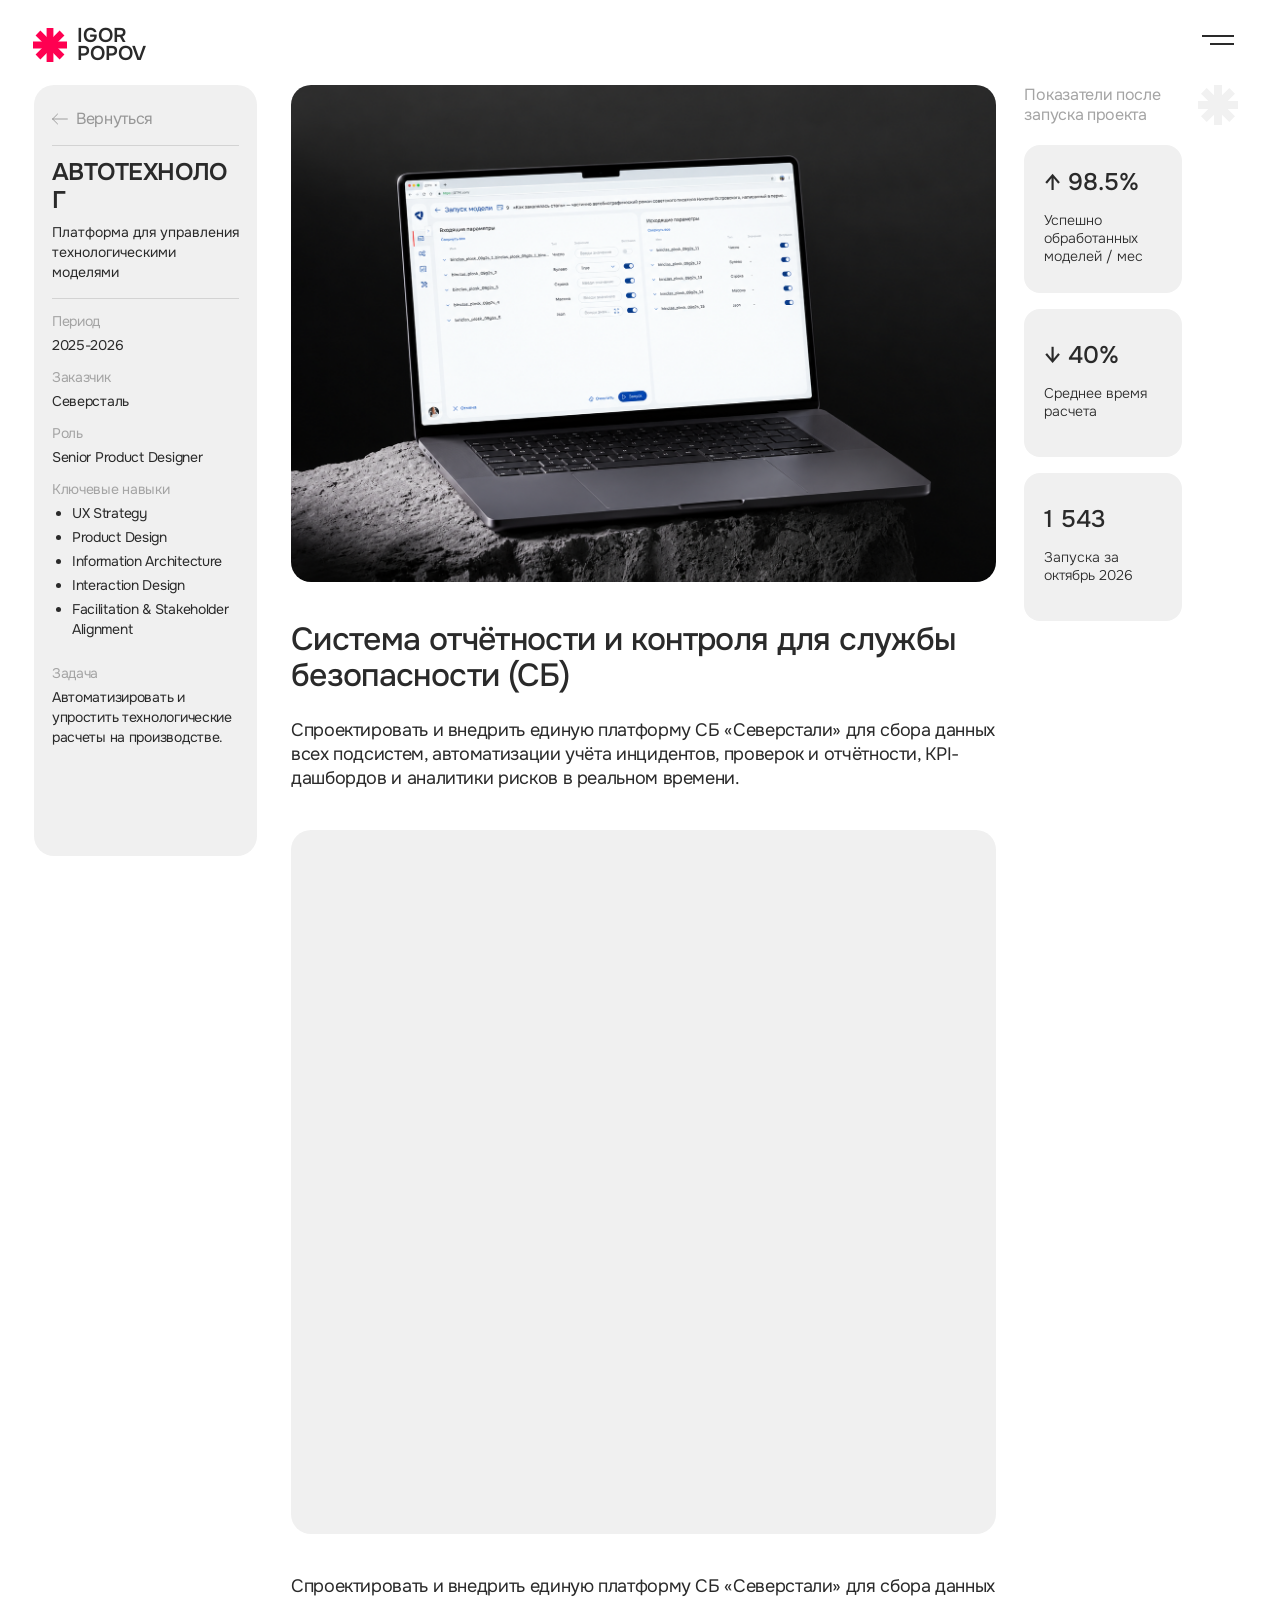
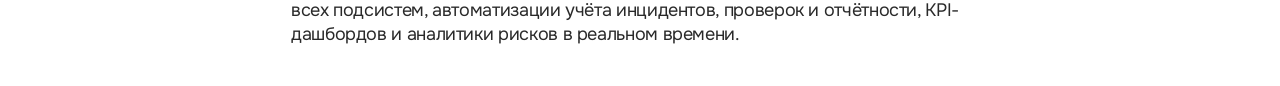
==== case-2.html @ 336bfb64 "Update portfolio content" ====
<!doctype html>
<html lang="ru">
<head>
  <meta charset="utf-8">
  <meta name="viewport" content="width=device-width, initial-scale=1">
  <title>Кейс 2 | Игорь Попов</title>
  <meta name="description" content="Кейс Игоря Попова о системе отчётности и контроля для службы безопасности Северстали">
  <link rel="stylesheet" href="styles/tokens.css?v=5">
  <link rel="stylesheet" href="styles/base.css?v=3">
  <link rel="stylesheet" href="styles/components.css?v=3">
  <link rel="stylesheet" href="styles/sections.css?v=5">
  <link rel="stylesheet" href="styles/portfolio-content.css?v=9">
</head>
<body class="case-page">
  <div class="scroll-progress" role="progressbar" aria-label="Прогресс прокрутки" aria-valuemin="0" aria-valuemax="100" aria-valuenow="0"></div>
  <header class="site-header on-light">
    <a href="index.html#hero" aria-label="На первый экран">
      <span class="site-brand brand-lockup"><img class="brand-lockup__mark" src="assets/img/loader/brand-mark.svg" width="54" height="54" alt=""><span class="brand-lockup__name">IGOR<br>POPOV</span></span>
    </a>
    <button class="menu-toggle menu-toggle--nav" type="button" aria-label="Открыть меню" aria-haspopup="dialog" aria-controls="site-menu" aria-expanded="false"></button>
  </header>
  <dialog id="site-menu" class="site-menu" aria-label="Меню сайта">
    <button class="menu-toggle menu-toggle--nav is-open" type="button" aria-label="Закрыть меню"></button>
    <div class="site-menu__panel">
      <nav class="site-menu__links" aria-label="Разделы портфолио">
        <a href="index.html#hero">Обо мне</a>
        <a href="index.html#expertise">Экспертиза</a>
        <a href="index.html#professional-experience">Опыт</a>
        <a href="index.html#projects-intro">Мои проекты</a>
        <a href="index.html#client-recommendations">Клиенты</a>
        <a href="index.html#section-5">Контакты</a>
      </nav>
    </div>
  </dialog>
  <main class="case-layout">
    <div class="case-columns">
      <div class="case-sidebar" tabindex="0">
        <a class="case-back" href="index.html#projects-intro">
          <svg class="case-back__arrow" width="16" height="12" viewBox="0 0 26 18" fill="none" aria-hidden="true"><path d="M25 9H1m0 0 8-8M1 9l8 8" stroke="currentColor" stroke-width="1.5" stroke-linecap="round" stroke-linejoin="round"/></svg>
          Вернуться
        </a>
        <aside class="case-facts" aria-labelledby="case-title">
        <h1 id="case-title" class="case-title">ЕИС СОБ</h1>
        <p class="case-subtitle">Единая информационная система отчётности для службы безопасности</p>
        <dl class="case-facts__list">
          <div><dt>Период</dt><dd>2024-2025</dd></div>
          <div><dt>Заказчик</dt><dd>Северсталь</dd></div>
          <div><dt>Роль</dt><dd lang="en">Senior Product Designer</dd></div>
          <div><dt>Ключевые навыки</dt><dd>
            <ul class="case-skills" lang="en">
              <li>UX Strategy</li>
              <li>Product Design</li>
              <li>Information Architecture</li>
              <li>Interaction Design</li>
              <li>Facilitation &amp; Stakeholder Alignment</li>
            </ul>
          </dd></div>
          <div><dt>Команда</dt><dd lang="en">Senior Product Designer</dd></div>
          <div><dt>Задача</dt><dd>Сделать сложный инструмент отчётности для СБ простым, масштабируемым и удобным в ежедневной работе</dd></div>
        </dl>
        </aside>
      </div>
      <article class="case-story" aria-labelledby="case-story-title">
        <figure class="case-photo">
          <img src="assets/img/projects/showcase-laptop.png" width="1448" height="1086" alt="Ноутбук с интерфейсом платформы">
        </figure>
        <div class="case-story__intro">
          <h2 id="case-story-title" class="showcase__case-title">Система отчётности и контроля для службы безопасности (СБ)</h2>
          <p class="case-story__text">Спроектировать и внедрить единую платформу СБ «Северстали» для сбора данных всех подсистем, автоматизации учёта инцидентов, проверок и отчётности, KPI-дашбордов и аналитики рисков в реальном времени.</p>
        </div>
        <div class="case-story__placeholder" role="presentation"></div>
        <p class="case-story__text">Спроектировать и внедрить единую платформу СБ «Северстали» для сбора данных всех подсистем, автоматизации учёта инцидентов, проверок и отчётности, KPI-дашбордов и аналитики рисков в реальном времени.</p>
      </article>
      <div class="case-rail">
        <aside class="case-results" aria-labelledby="case-results-title">
          <h2 class="case-results__title" id="case-results-title">Показатели после запуска проекта (1 год)</h2>
          <dl class="case-results__grid">
            <div><dt>Расхождение СКУД и табеля</dt><dd>↓ 67%</dd></div>
            <div><dt>Среднее время обработки инцидента</dt><dd>↓ 30%</dd></div>
            <div><dt>Срок закрытия служебной проверки</dt><dd>↓ 45%</dd></div>
          </dl>
        </aside>
        <span class="case-mark" role="presentation"></span>
      </div>
    </div>
  </main>
  <script src="data/portfolio-content.js?v=636b320e5ced"></script>
  <script src="js/portfolio-content.js?v=8" data-apply></script>
  <script type="module" src="js/case-page.js?v=3"></script>
</body>
</html>
---- styles/tokens.css ----
/* Токены. Единственное место в проекте, где допустимы сырые значения.
   Имена = имена в docs/design-system.md → Токены. Значения ставятся на этапе 3 (после выбора направления);
   до этого здесь нейтральная схема, чтобы каркас открывался. Новое значение – сначала сюда и в базу, потом в правило. */
@font-face {
  font-family: "Onest";
  src: url("../assets/type/Onest-VariableFont_wght.ttf") format("truetype");
  font-weight: 100 900;
  font-style: normal;
  font-display: swap;
}
@font-face {
  font-family: "IBM Plex Mono";
  src: url("../assets/type/IBMPlexMono-Bold.ttf") format("truetype");
  font-weight: 700;
  font-style: normal;
  font-display: swap;
}

:root {
  --font-hero-side: "Onest", Arial, sans-serif;
  /* Цвет: один акцент на весь сайт, нейтральные с оттенком – решение, не дефолт */
  --color-bg-page: #ffffff;
  --color-bg-sheet: #f4f4f2;
  --color-bg-dark: #0a0b0f;
  --hero-underlay: var(--color-bg-page);
  --color-bg-elevated: #1a1a1a;
  --color-fg: #111111;
  --color-fg-muted: #6b6b6b;
  --color-fg-on-dark: #ffffff;
  --color-fg-muted-on-dark: #9a9a9a;
  --color-accent: #111111;
  --color-line: rgba(0, 0, 0, 0.12);

  /* Типографика: пара display + text выбирается под проект (TASTE.md §3), не Inter по умолчанию */
  --font-display: system-ui, sans-serif;
  --font-text: system-ui, sans-serif;

  /* Шкала кеглей: классы в base.css ссылаются только сюда */
  --fs-display-xl: clamp(3rem, 8vw, 8.5rem);
  --fs-display-l: clamp(2.5rem, 5.5vw, 5.5rem);
  --fs-display-s: clamp(2rem, 3.4vw, 3.4rem);
  --fs-title-m: 1.5rem;
  --experience-surface: #0a0b0f;
  --experience-rule: #292a30;
  --experience-rule-height: 1px;
  --experience-tile: #121419;
  --experience-muted: #666669;
  --experience-inset-start: 3.2vw;
  --section-inset-end: 3%;
  --experience-inset-end: var(--section-inset-end);
  --experience-preview-size: 180px;
  --experience-preview-edge: 16px;
  --experience-preview-offset: 14px;
  --experience-preview-follow: .16;
  --experience-preview-duration: 300ms;
  --experience-preview-delay: 80ms;
  --experience-preview-start-scale: .94;
  --cursor-icon: url("../assets/img/hero/kursor-17.svg") 8 8, auto;
  --cursor-dot-size: 6px;
  --cursor-ring-size: 30px;
  --cursor-ring-hover-size: 48px;
  --cursor-ring-border: 1px;
  --cursor-color: #ffffff;
  --cursor-follow: .18;
  --cursor-transition: 180ms;
  --z-cursor: 100;
  --experience-padding-top: 100px;
  --experience-padding-bottom: 100px;
  --experience-label-gap: 40px;
  --experience-main-width: 62.5%;
  --experience-period-width: 184px;
  --experience-role-width: 226px;
  --experience-column-gap: 20px;
  --experience-company-weight: 500;
  --experience-row-gap: 40px;
  --experience-row-bottom: 40px;
  --experience-clients-gap: 100px;
  --experience-logos-gap: 66px;
  --experience-title: 400 24px/28px var(--font-hero-side);
  --experience-text: 400 20px/28px var(--font-hero-side);
  --experience-note-size: 16px;
  --experience-note-leading: 20px;
  --skills-surface: #ffffff;
  --skills-ink: #2a2a2a;
  --skills-card-surface: #f2f2f2;
  --skills-card-ink: #000000;
  --skills-card-accent: #ff0051;
  --skills-inset-start: var(--hero-design-inset);
  --skills-inset-end: var(--section-inset-end);
  --skills-padding-top: 240px;
  --skills-padding-bottom: 240px;
  --skills-heading-type: 400 64px/75px "Onest", Arial, sans-serif;
  --skills-heading-tracking: -1.28px;
  --skills-lead-type: 400 20px/26px "Onest", Arial, sans-serif;
  --skills-lead-tracking: -0.4px;
  --skills-lead-width: 783px;
  --skills-heading-gap: 54px;
  --skills-cards-gap-top: 72px;
  --skills-card-gap: 20px;
  --skills-card-height: 380px;
  --skills-card-padding: 30px;
  --skills-card-padding-compact: var(--space-24);
  --skills-card-radius: 20px;
  --skills-card-top-space: 202px;
  --skills-card-title-row: 38px;
  --skills-card-copy-gap: 20px;
  --skills-card-title-type: 400 clamp(20px, 1.44vw, 24px)/38px "Onest", Arial, sans-serif;
  --skills-card-title-type-compact: 400 clamp(18px, 1.44vw, 20px)/38px "Onest", Arial, sans-serif;
  --skills-card-title-tracking: -0.48px;
  --skills-card-description-type: 400 16px/20px "Onest", Arial, sans-serif;
  --skills-card-description-tracking: -0.32px;
  --skills-card-description-width: 230px;
  --skills-mark-gap: 8px;
  --skills-mark-size: 20px;
  --skills-type-duration: 1000ms;
  --skills-trigger-viewport: .85;
  --skills-card-duration: 1s;
  --skills-card-stagger: 240ms;
  --skills-wave-duration: 480ms;
  --skills-wave-shift: 50%;
  --hero-expertise-chip-stagger: 180ms;
  --skills-entrance-shift: 32px;
  --career-entrance-blur: 12px;
  --career-start: 2.24%;
  --career-end: var(--section-inset-end);
  --career-heading: 400 clamp(32px, 3.333vw, 64px)/1.172 var(--font-hero-side);
  --career-tracking: -.02em;
  --career-heading-top: clamp(8px, .573vw, 11px);
  --career-heading-gap: clamp(24px, 3.646vw, 70px);
  --career-bottom: clamp(28px, 1.98vw, 38px);
  --career-stage-radius: min(1.042vw, 20px);
  --career-card-radius: var(--career-stage-radius);
  --career-card-width: 15.18cqw;
  --career-card-height: 16.40cqw;
  --career-card-gap: 2.216cqw;
  --career-card-padding: 1.108cqw;
  --career-card-name-gap: .554cqw;
  --career-note-offset: 8.144cqw;
  --career-card-type: 300 .886cqw/1.125 var(--font-hero-side);
  --career-name-type: 300 1.773cqw/1.125 var(--font-hero-side);
  --career-note-type: 300 .776cqw/1.143 var(--font-hero-side);
  --career-card-shade: rgb(41 38 46 / .5);
  --career-muted: rgb(255 255 255 / .3);
  --career-studio-shade: #29262e;
  --career-background-trim: 100px;
  --career-marker-width: 1.108cqw;
  --career-arrow-width: 7.701cqw;
  --career-accent-marker-shift: .886cqw;
  --career-first-offset: 4.321cqw;
  --career-entrance-shift: 2.8cqw;
  --career-motion-duration: 720ms;
  --career-step-distance: 45svh;
  --career-compact-stage: clamp(360px, 72svh, 450px);
  --proof-start: var(--hero-design-inset);
  --proof-end: var(--section-inset-end);
  --proof-section-padding: clamp(0px, calc(9.375vw - 100px), 80px);
  --proof-bottom: 100px;
  --tools-ink: #2a2a2a;
  --tools-surface: #f1f1f1;
  --tools-logo-gray: 64.7%;
  --tools-claude-surface: #afafaf;
  --tools-jira-surface: #a5a5a5;
  --tools-top: clamp(100px, 8.8vw, 168px);
  --tools-bottom: clamp(0px, calc(12.2vw - 100px), 132px);
  --tools-header-gap: clamp(28px, 4.4vw, 84px);
  --tools-grid-gap: clamp(10px, 1.04vw, 20px);
  --tools-tile-radius: 20px;
  --tools-description-width: 620px;
  --tools-icon: clamp(36px, 3.34vw, 64px);
  --tools-icon-figma: clamp(42px, 4.06vw, 78px);
  --tools-icon-openai: clamp(42px, 3.95vw, 76px);
  --tools-icon-deepseek: clamp(44px, 4.17vw, 80px);
  --tools-badge-size: clamp(40px, 3.54vw, 68px);
  --tools-badge-radius: clamp(10px, .84vw, 16px);
  --tools-icon-scale: calc(1 / 1.5);
  --proof-columns-gap: min(7.23958vw, 139px);
  --proof-heading-gap: clamp(24px, 4.375vw, 84px);
  --proof-logo-gap: clamp(8px, 1.04167vw, 20px);
  --proof-radius: clamp(10px, 1.04167vw, 20px);
  --proof-logo-muted: 55.68627%; /* #8E8E8E после инверсии чёрного */
  --proof-panel-top: clamp(24px, 2.60417vw, 50px);
  --proof-panel-start: clamp(20px, 4.0625vw, 78px);
  --proof-panel-end: clamp(20px, 2.96875vw, 57px);
  --proof-indicator-size: clamp(16px, 1.04167vw, 20px);
  --proof-progress-track: #d8d8d8;
  --proof-progress-gap: clamp(16px, 1.30208vw, 25px);
  --proof-quote-gap: clamp(24px, 2.23958vw, 43px);
  --proof-quote-inset: clamp(22px, 1.875vw, 36px);
  --proof-quote-type: 400 clamp(18px, 1.25vw, 24px)/1.58333 var(--font-hero-side);
  --proof-author-type: 400 clamp(18px, 1.25vw, 24px)/20px var(--font-hero-side);
  --proof-job-type: 400 clamp(14px, .83333vw, 16px)/20px var(--font-hero-side);
  --proof-mark-type: 700 clamp(30px, 2.5vw, 48px)/1 Georgia, serif;
  --proof-mark-top: -0.1em;
  --proof-quote-rule: #b3b3b3;
  --proof-quote-rule-start: clamp(24px, 1.5625vw, 30px);
  --proof-quote-rule-inset: clamp(6px, .52083vw, 10px);
  --proof-quote-rule-width: clamp(2px, .15625vw, 3px);
  --proof-job: #979797;
  --projects-surface: var(--color-bg-dark);
  --projects-muted: var(--experience-muted);
  --projects-rule: var(--experience-rule);
  --projects-placeholder: var(--experience-tile);
  --projects-inset-start: var(--experience-inset-start);
  --projects-inset-end: var(--experience-inset-end);
  --projects-padding-top: var(--space-128);
  --projects-padding-bottom: var(--space-128);
  --projects-heading: 700 64px/1 "Onest", Arial, sans-serif;
  --projects-title: 600 40px/1.1 "Onest", Arial, sans-serif;
  --projects-meta: 300 16px/1.3 "Onest", Arial, sans-serif;
  --projects-description: 300 24px/1.25 "Onest", Arial, sans-serif;
  --projects-button: 400 16px/1 "Onest", Arial, sans-serif;
  --projects-heading-gap: 10px;
  --projects-heading-bottom: 56px;
  --projects-row-gap: 40px;
  --projects-image-gap: 22px;
  --projects-copy-ratio: 36%;
  --projects-copy-max-share: 45%;
  --projects-copy-expanded: 582px;
  --projects-description-extra: 200px;
  --projects-image-main-ratio: 596fr;
  --projects-image-side-ratio: 335fr;
  --projects-button-width: 209px;
  --projects-button-height: 60px;
  --projects-dialog-width: 720px;
  --projects-dialog-padding: var(--space-32);
  --clients-tile-size: 200px;
  --clients-gap: 20px;
  --client-epam-width: 94px;
  --client-vtb-width: 92px;
  --client-lowes-width: 85px;
  --client-sanofi-width: 151px;
  --client-amway-width: 95px;
  --clients-marquee-duration: 120s;
  --ease-linear: linear;
  --fs-title-xxs: 1rem;
  --fs-body-l: 1.375rem;
  --fs-body-m: 1.125rem;
  --fs-body-s: 0.9375rem;

  --lh-display: 0.95;
  --lh-title: 1.15;
  --lh-body: 1.45;
  --ls-display: -0.02em;
  --ls-body: 0;

  /* Сетка */
  --container: 1280px;
  --columns: 12;
  --gutter: 16px;
  --page-margin: 24px;
  --page-margin-mobile: 16px;

  /* Отступы: шкала, вертикальный ритм секций – --space-section */
  --space-4: 4px;
  --space-8: 8px;
  --space-12: 12px;
  --space-16: 16px;
  --space-20: 20px;
  --space-24: 24px;
  --space-32: 32px;
  --space-40: 40px;
  --space-48: 48px;
  --space-64: 64px;
  --space-96: 96px;
  --space-128: 128px;
  --space-180: 180px;
  --space-section: var(--space-128);
  --space-section-mobile: var(--space-64);

  /* Радиусы: почему такие – одна фраза в базе */
  --radius-s: 4px;
  --radius-m: 12px;
  --radius-l: 20px;
  --radius-pill: 999px;

  /* Движение: см. docs/motion.md */
  --ease-out: cubic-bezier(0.22, 1, 0.36, 1);
  --ease-sharp: cubic-bezier(0.9, 0, 0.1, 1);
  --ease-overshoot: cubic-bezier(0.16, 0.03, 0.08, 1.55);
  --dur-150: 150ms;
  --loader-background: #000000;
  --loader-mark-size: 54px;
  --loader-brand-gap: 18px;
  --loader-name-type: 600 34px/30px "Onest", Arial, sans-serif;
  --loader-layout-gap: 46px;
  --loader-divider-height: 98px;
  --loader-role-type: 400 20px/19px "Onest", Arial, sans-serif;
  --loader-layout-shift-x: -3.25vw;
  --loader-layout-shift-y: 19px;
  --loader-layout-scale: 1;
  --header-logo-width: 117px;
  --header-logo-height: 36px;
  --header-logo-mark-size: 34px;
  --header-logo-gap: 10px;
  --header-logo-name-type: 600 20px/18px "Onest", Arial, sans-serif;
  --loader-exit: 1s;
  --hero-frame-duration: 1s;
  --hero-frame-start-scale: 1.22;
  --loader-mark-period: 12s;
  --header-mark-period: 12s;
  --header-mark-scroll-distance: 4000px;
  --portrait-duration: 1s;
  --stat-rule-duration: 1s;
  --dur-300: 300ms;
  --dur-600: 600ms;
  --dur-900: 900ms;
  --reveal-y: 24px;
  --hero-scroll-distance: 3000px;
  --hero-fade-distance: 200px;
  --hero-cue-inset: 36px;
  --hero-bottom-lift: 20px;
  --hero-cue-height: 32px;
  --hero-wave-width: 240px;
  --hero-wave-top: 44vh;
  --hero-wave-shift-x: -20px;
  --hero-wave-shift-y: 25px;
  --hero-wave-delay: 2000ms;
  --hero-wave-duration: 1s;
  --fs-hero-senior: 96px;
  --hero-inset-bottom: 4.7vh;
  --hero-inset: 3vh 4.5vw var(--hero-inset-bottom) 3.2vw;
  --contacts-page: #fff;
  --contacts-surface: #f2f2f2;
  --contacts-ink: #2a2a2a;
  --contacts-display-ink: #e7e7e7;
  --contacts-invitation-ink: #c7c7c7;
  --contacts-accent: #ff0051;
  --contacts-top: 440px;
  --contacts-mark-size: clamp(42px, 7.7vw, 148px);
  --contacts-mark-size-compact: clamp(30px, 10.8vw, 65px);
  --contacts-mark-drop-height: 100svh;
  --contacts-mark-fade: 320ms;
  --contacts-mark-small: .8;
  --contacts-mark-gray-light: #efefef;
  --contacts-mark-gray-mid: #dedede;
  --contacts-mark-gray-deep: #c4c4c4;
  --contacts-panel-height: 428px;
  --contacts-radius: 20px;
  --contacts-padding: min(60px, 3.34vw);
  --contacts-display-offset: 9px;
  --contacts-first-line-gap: 29px;
  --contacts-second-line-gap: 34px;
  --contacts-last-line-offset: 7px;
  --contacts-nav-width: 223px;
  --contacts-conversation-width: 337px;
  --contacts-invitation-width: 266px;
  --contacts-invitation-offset: 4px;
  --contacts-invitation-gap: 13px;
  --contacts-profile-width: 160px;
  --contacts-portrait-height: 180px;
  --contacts-profile-gap: 20px;
  --contacts-display-type: 700 clamp(40px, 8.35cqi, 140px)/clamp(30px, 4.47cqi, 75px) var(--font-hero-side);
  --contacts-display-type-narrow: 700 clamp(40px, 12vw, 96px)/.82 var(--font-hero-side);
  --contacts-link-type: 400 20px/36px var(--font-hero-side);
  --contacts-link-tracking: -.4px;
  --contacts-invitation-type: 600 24px/26px var(--font-hero-side);
  --contacts-name-type: 400 24px/28px var(--font-hero-side);
  --contacts-details-type: 400 14px/20px var(--font-hero-side);
  --showcase-ink: #2a2a2a;
  --showcase-surface: #f2f2f2;
  --showcase-button: #2e2b34;
  --showcase-tag: #71777b;
  --showcase-coral: #ff8c8c;
  --showcase-lilac: #c2bdff;
  --showcase-lime: #edffcc;
  --showcase-gray: #c4c4c4;
  --showcase-inset: clamp(16px, 2.66vw, 51px);
  --showcase-top: 105px;
  --showcase-intro-gap: 200px;
  --showcase-heading-gap: 75px;
  --showcase-heading-height: 75px;
  --showcase-card-height: 700px;
  --showcase-card-gap: 40px;
  --showcase-bottom: 140px;
  --showcase-padding: 40px;
  --showcase-radius: 20px;
  --showcase-control-radius: 8px;
  --showcase-tag-width: 240px;
  --showcase-tag-height: 40px;
  --showcase-button-width: 200px;
  --showcase-button-height: 60px;
  --showcase-copy-width: 724px;
  --showcase-copy-gap: 40px;
  --showcase-title-height: 72px;
  --showcase-metric-width: 160px;
  --showcase-metric-gap: 20px;
  --showcase-metrics-height: 74px;
  --showcase-image-share: 51.25%;
  --showcase-media-ratio: 880 / 620;
  --showcase-mark-large: min(644px, 48vw);
  --showcase-mark-small: 66px;
  --showcase-mark-compact: 40px;
  --showcase-mark-center: 50svh;
  --showcase-hero-size: clamp(44px, 10.42vw, 200px);
  --showcase-heading-size: clamp(36px, 5vw, 64px);
  --showcase-heading-type: 400 var(--showcase-heading-size)/75px var(--font-hero-side);
  --showcase-heading-tracking: -.02em;
  --showcase-case-type: 500 32px/36px var(--font-hero-side);
  --showcase-description-type: 400 18px/24px var(--font-hero-side);
  --showcase-tag-type: 400 16px/36px var(--font-hero-side);
  --showcase-button-type: 300 18px/18px var(--font-hero-side);
  --showcase-number-type: 500 24px/18px var(--font-hero-side);
  --showcase-label-type: 300 14px/18px var(--font-hero-side);
  --showcase-scroll-hold: .08;
  --showcase-scroll-flight: .82;
  --showcase-scroll-runway: 120svh;
  --showcase-return-card-top: 179px;
  --showcase-spin: 32s;
  --design-values-ink: #2a2a2a;
  --design-values-top: 95px;
  --design-values-bottom: 49px;
  --design-values-compact-padding: 14px;
  --design-values-title-share: 51.36%;
  --design-values-gap: 54px;
  --design-values-text-gap: 20px;
  --design-values-name-type: 400 clamp(24px, 2.25vw, 32px)/1.1875 var(--font-hero-side);
  --design-values-description-type: 400 18px/24px var(--font-hero-side);
  --case-header-offset: 85px;
  --case-inset: clamp(16px, 2.68vw, 51px);
  --case-inset-end: clamp(16px, 2.1vw, 40px);
  --case-rails-gap: clamp(20px, 2.21vw, 42px);
  --case-side-gap: 6px;
  --case-results-width: 200px;
  --case-metric-height: 148px;
  --case-metric-radius: 16px;
  --case-panel-surface: #f0f0f0;
  --case-divider: #d3d3d3;
  --case-mark-size: 66px;
  --case-mark-ink: #e7e7e7;
  --case-column-gap: 40px;
  --case-panel-height: 840px;
  --case-panel-padding: clamp(16px, 1.37vw, 26px);
  --case-muted: #a4a4a4;
  --case-back-ink: #979797;
  --case-title-type: 600 24px/28px var(--font-hero-side);
  --case-back-type: 400 16px/20px var(--font-hero-side);
  --case-facts-type: 400 14px/20px var(--font-hero-side);
  --case-caption-type: 400 16px/20px var(--font-hero-side);
  --case-photo-ratio: 1053 / 741.886;
  --case-placeholder-height: min(704px, 66.86vw);
  --hero-copy: 400 clamp(11px, .82vw, 24px)/1.42 Arial, sans-serif;
  --hero-display: 700 96px/75px "Onest", Arial, sans-serif;
  --hero-ai: 700 96px/75px "Onest", Arial, sans-serif;
  --hero-ai-delay: 1000ms;
  --hero-typing-duration: 1000ms;
  --hero-ai-flight-duration: 650ms;
  --hero-ai-impact-duration: 550ms;
  --hero-ai-flight-distance: 220px;
  --hero-ai-bounce-distance: 14px;
  --hero-ai-line: .96;
  --hero-title-ai-drop: var(--space-16);
  --hero-title-drop: 0px;
  --hero-chat-width: var(--hero-stats-width);
  --hero-chat-height: 300px;
  --hero-chat-right: 4.5vw;
  --hero-chat-top: 22vh;
  --hero-chat-stats-gap: var(--space-24);
  --hero-chat-gap: var(--space-24);
  --hero-chat-icon-size: clamp(16.8px, 1.19vw, 25.2px);
  --hero-chat-message-width: 82%;
  --hero-chat-type: 400 12px/1.4 var(--font-hero-side);
  --hero-chat-color: rgba(255, 255, 255, .62);
  --hero-chat-mask: linear-gradient(to bottom, transparent, #000 16%, #000 82%, transparent);
  --hero-chat-bottom-pad: 0px;
  --hero-chat-line-delay: 2000ms;
  --hero-chat-reveal-duration: 700ms;
  --hero-chat-scroll-speed: .016;
  --hero-greeting: 300 32px/38px var(--font-hero-side);
  --hero-value: 300 40px/36px var(--font-hero-side);
  --hero-bio-type: 300 20px/26px var(--font-hero-side);
  --hero-bio-tracking: -0.4px;
  --hero-greeting-tracking: -0.64px;
  --hero-title-tracking: -1.92px;
  --hero-card-tracking: -0.28px;
  --hero-card-label: 300 16px/20px var(--font-hero-side);
  --hero-card-bg: rgba(41, 38, 46, .5);
  --hero-card-outline: rgba(255, 255, 255, .2);
  --hero-card-accent: #ff0051;
  --hero-card-size: 160px;
  --hero-card-height: 180px;
  --hero-stat-compact-height: 88px;
  --hero-stat-compact-value: 300 25px/25px var(--font-hero-side);
  --hero-stat-compact-label: 300 16px/18px var(--font-hero-side);
  --hero-intro-width: 660px;
  --hero-stat-mark-size: 90px;
  --hero-stat-compact-mark-size: var(--space-48);
  --hero-stat-mark-inset: 20px;
  --hero-stat-mark-period: 12s;
  --hero-intro-column-gap: 40px;
  --hero-intro-copy-gap: 20px;
  --hero-card-gap: 24px;
  --hero-stats-columns: 3;
  --hero-card-pad: 20px;
  --hero-card-radius: 20px;
  --hero-design-inset: 2.6%;
  --hero-stats-inset: var(--section-inset-end);
  --menu-type: 400 24px/36px "Onest", Arial, sans-serif;
  --menu-tracking: -0.48px;
  --menu-ink: #2a2a2a;
  --menu-stroke: 2px;
  --menu-toggle-top: 16px;
  --menu-toggle-right: var(--hero-stats-inset);
  --menu-icon-duration: 250ms;
  --menu-hover-shadow: drop-shadow(0 2px 3px rgba(0, 0, 0, .4)) drop-shadow(0 0 4px rgba(255, 255, 255, .25));
  --menu-panel-top: 63px;
  --menu-panel-width: 300px;
  --menu-panel-height: 396px;
  --menu-panel-padding: 40px;
  --menu-panel-radius: 20px;
  --menu-panel-right-gap: 10px;
  --menu-link-gap: 20px;
  --menu-link-icon-size: 16px;
  --menu-link-icon-gap: 12px;
  --menu-panel-surface: #ffffff;
  --menu-slide-duration: 350ms;
  --menu-backdrop-blur: 6px;
  --menu-backdrop-color: rgba(0, 0, 0, .6);
  --patent-arrow-opacity: .2;
  --patent-arrow-size: 40px;
  --patent-panel-top: 104px;
  --patent-panel-card-gap: 10px;
  --patent-panel-width: 1034px;
  --patent-viewport-width: 100vw;
  --patent-content-min-width: 240px;
  --patent-content-max-width: 297px;
  --patent-panel-height: 637px;
  --patent-panel-padding-top: 60px;
  --patent-panel-padding-left: 60px;
  --patent-panel-padding-right: 47px;
  --patent-panel-column-gap: 50px;
  --patent-panel-content-lift: 7px;
  --patent-panel-radius: 20px;
  --patent-panel-surface: #ffffff;
  --patent-panel-ink: #2b2b2b;
  --patent-panel-title: 400 32px/38px var(--font-hero-side);
  --patent-panel-copy: 400 16px/22px var(--font-hero-side);
  --patent-panel-title-tracking: -.64px;
  --patent-panel-copy-tracking: -.32px;
  --patent-agency-ink: rgba(43, 43, 43, .5);
  --patent-agency-gap: 10px;
  --patent-description-gap: 40px;
  --patent-image-height: 576px;
  --patent-image-width: 580px;
  --patent-document-height: 622px;
  --patent-image-border: #ededed;
  --patent-image-shadow: 0 4px 20px rgba(0, 0, 0, .1);
  --patent-backdrop-color: rgba(0, 0, 0, .5);
  --patent-backdrop-blur: 4.05px;
  --card-hover-scroll-idle: 180ms;
  --hero-title-offset: 3vw;
  --hero-step: .56em;
  --hero-half-step: .36em;
  --hero-pink: #ff0051;
  --scroll-progress-height: 4px;
  --hero-rule: rgba(255, 255, 255, .22);
  --hero-portrait-width: min(8.8vw, 16vh);
  --hero-stats-width: 20vw;
  --hero-stat-padding: 2.55vh;
  --hero-mobile-shade: linear-gradient(0deg, rgba(17,16,22,.94), rgba(17,16,22,.64) 30%, transparent 55%);
  --hero-short-screen: 640px;
  --expertise-width: 506px;
  --expertise-inset: var(--hero-design-inset);
  --expertise-panel-offset: 11px;
  --expertise-copy-width: 420px;
  --expertise-lead-type: 300 32px/38px "Onest", Arial, sans-serif;
  --expertise-copy-type: var(--hero-bio-type);
  --expertise-lead-tracking: -0.64px;
  --expertise-copy-tracking: var(--hero-bio-tracking);
  --expertise-title-gap: 40px;
  --expertise-chip-gap: 20px;
  --expertise-chip-height: 60px;
  --expertise-chip-radius: 16px;
  --expertise-chip-type: 300 20px/36px "Onest", Arial, sans-serif;
  --expertise-chip-surface: rgba(41, 38, 46, .5);
  --expertise-chip-enterprise-width: 170px;
  --expertise-chip-saas-width: 104px;
  --expertise-chip-b2b-width: 86px;
  --expertise-chip-b2c-width: 86px;
  --expertise-chip-edtech-width: 121px;
  --expertise-chip-fintech-width: 131px;
  --expertise-chip-ai-width: 207px;
  --expertise-block-gap: 40px;
  --expertise-paragraph-gap: 22px;
  --expertise-duration: 1s;

  /* Слои */
  --z-scene: 0;
  --z-content: 1;
  --z-header: 10;
  --z-loader: 11;
}

@media (max-width: 768px) {
  :root {
    --loader-layout-shift-x: 0px;
    --loader-layout-shift-y: 0px;
    --loader-layout-scale: .7;
    --skills-inset-start: var(--space-16);
    --section-inset-end: var(--space-16);
    --skills-padding-top: var(--space-64);
    --skills-padding-bottom: var(--space-64);
    --skills-heading-type: 400 40px/1.1 "Onest", Arial, sans-serif;
    --skills-lead-type: 400 18px/24px "Onest", Arial, sans-serif;
    --skills-heading-gap: var(--space-32);
    --skills-cards-gap-top: var(--space-64);
    --skills-card-padding: var(--space-24);
    --skills-card-height: 300px;
    --skills-card-top-space: 142px;
    --hero-wave-top: 28vh;
    --menu-panel-width: min(300px, calc(100vw - var(--space-32)));
    --experience-padding-top: var(--space-64);
    --experience-padding-bottom: var(--space-64);
    --experience-inset-start: var(--space-16);
    --experience-title: 400 20px/1.3 var(--font-hero-side);
    --experience-text: 400 18px/1.35 var(--font-hero-side);
    --experience-note-size: 15px;
    --experience-row-gap: var(--space-24);
    --experience-row-bottom: var(--space-24);
    --experience-clients-gap: var(--space-64);
    --experience-logos-gap: var(--space-32);
    --projects-padding-top: var(--space-64);
    --projects-padding-bottom: var(--space-64);
    --projects-heading: 700 40px/1 "Onest", Arial, sans-serif;
    --projects-title: 600 30px/1.1 "Onest", Arial, sans-serif;
    --projects-description: 300 20px/1.3 "Onest", Arial, sans-serif;
    --projects-heading-bottom: var(--space-32);
    --projects-row-gap: var(--space-24);
    --projects-image-gap: var(--space-12);
    --clients-tile-size: 144px;
    --hero-display: 700 clamp(30px, 7vw, 52px)/.82 "Onest", Arial, sans-serif;
    --hero-ai: 700 clamp(30px, 7vw, 52px)/.82 "Onest", Arial, sans-serif;
    --hero-ai-flight-distance: 90px;
    --hero-ai-bounce-distance: 7px;
    --hero-title-ai-drop: var(--space-4);
    --fs-hero-senior: clamp(27px, 7vw, 42px);
    --hero-chat-width: calc(100% - var(--space-32));
    --hero-chat-right: var(--space-16);
    --hero-chat-top: calc(24vh - var(--space-16));
    --hero-chat-icon-size: 16.8px;
    --hero-portrait-width: clamp(64px, 17vw, 96px);
    --hero-stat-padding: var(--space-4);
    --hero-inset: var(--space-16);
    --hero-inset-bottom: var(--space-16);
    --hero-design-inset: var(--space-16);
    --hero-greeting: 300 20px/24px var(--font-hero-side);
    --hero-bio-type: 300 13px/17px var(--font-hero-side);
    --hero-value: 300 25px/25px var(--font-hero-side);
    --hero-card-label: 300 16px/18px var(--font-hero-side);
    --hero-card-size: calc((100vw - var(--space-32) - var(--space-12)) / 2);
    --hero-card-height: 88px;
    --hero-portrait-mobile-width: 72px;
    --hero-portrait-mobile-height: 126px;
    --hero-card-gap: var(--space-12);
    --hero-card-pad: var(--space-12);
    --hero-card-radius: var(--space-12);
    --hero-stat-mark-size: var(--space-48);
    --hero-intro-column-gap: var(--space-12);
    --hero-intro-copy-gap: var(--space-12);
    --expertise-width: calc(100% - var(--space-32));
    --expertise-inset: var(--space-16);
    --expertise-panel-offset: 0px;
    --expertise-copy-width: 100%;
    --expertise-lead-type: 300 26px/32px "Onest", Arial, sans-serif;
    --expertise-title-gap: var(--space-24);
    --expertise-chip-gap: var(--space-8);
    --expertise-chip-height: 44px;
    --expertise-chip-type: 300 15px/20px "Onest", Arial, sans-serif;
    --expertise-block-gap: var(--space-24);
    --expertise-paragraph-gap: var(--space-16);
  }
}
@media (max-width: 1100px) {
  .career {
    --career-start: var(--space-16);
    --career-stage-radius: var(--space-16);
    --career-card-radius: var(--career-stage-radius);
    --career-card-width: min(274px, 76cqw);
    --career-card-height: 252px;
    --career-card-gap: var(--space-16);
    --career-card-padding: var(--space-16);
    --career-card-name-gap: var(--space-8);
    --career-note-offset: 116px;
    --career-card-type: 300 16px/18px var(--font-hero-side);
    --career-name-type: 300 28px/32px var(--font-hero-side);
    --career-note-type: 300 14px/16px var(--font-hero-side);
    --career-marker-width: var(--space-16);
    --career-arrow-width: var(--space-48);
    --career-accent-marker-shift: 12.8px;
  }
}
---- styles/base.css ----
/* База: reset, документ, сетка, шкала текста, состояния движения. Сырых значений здесь нет – только токены. */
*, *::before, *::after { box-sizing: border-box; }
* { margin: 0; }
html {
  -webkit-text-size-adjust: 100%;
  overflow-y: scroll;
  scrollbar-gutter: stable;
}
body {
  min-height: 100dvh;
  background: var(--color-bg-page);
  color: var(--color-fg);
  font-family: var(--font-text);
  font-size: var(--fs-body-m);
  line-height: var(--lh-body);
  letter-spacing: var(--ls-body);
  -webkit-font-smoothing: antialiased;
  overflow-x: clip;
}
img, video, canvas, svg { display: block; max-width: 100%; }
img, video { height: auto; }
button, input, textarea, select { font: inherit; color: inherit; }
button { background: none; border: 0; padding: 0; cursor: pointer; }
a { color: inherit; text-decoration: none; }
ul, ol { list-style: none; padding: 0; }
p, h1, h2, h3, h4 { overflow-wrap: break-word; }
h1, h2, h3 { text-wrap: balance; }
p, li { text-wrap: pretty; }

/* Сетка: контейнер с полями и 12 колонок. Ширина элементов – через grid-column, не через px */
.wrapper {
  width: 100%;
  max-width: var(--container);
  margin-inline: auto;
  padding-inline: var(--page-margin);
}
.grid-12 {
  display: grid;
  grid-template-columns: repeat(var(--columns), minmax(0, 1fr));
  column-gap: var(--gutter);
}
.section {
  padding-block: var(--space-section);
}
.section--dark {
  background: var(--color-bg-dark);
  color: var(--color-fg-on-dark);
}
.section--sheet {
  background: var(--color-bg-sheet);
}

/* Шкала текста. Размер текста в правилах секций не ставится – только эти классы */
.display-xl { font-family: var(--font-display); font-size: var(--fs-display-xl); line-height: var(--lh-display); letter-spacing: var(--ls-display); font-weight: 500; }
.display-l  { font-family: var(--font-display); font-size: var(--fs-display-l);  line-height: var(--lh-display); letter-spacing: var(--ls-display); font-weight: 500; }
.display-s  { font-family: var(--font-display); font-size: var(--fs-display-s);  line-height: var(--lh-display); letter-spacing: var(--ls-display); font-weight: 500; }
.title-m    { font-family: var(--font-display); font-size: var(--fs-title-m);    line-height: var(--lh-title); font-weight: 500; }
.title-xxs  { font-family: var(--font-text);    font-size: var(--fs-title-xxs);  line-height: var(--lh-title); font-weight: 500; }
.body-l     { font-size: var(--fs-body-l); }
.hero-display { font: var(--hero-display); }
.hero-senior { font-size: var(--fs-hero-senior); }
.hero-bio { font: var(--hero-bio-type); letter-spacing: var(--hero-bio-tracking); }
.experience { font: var(--experience-text); }
.experience-title { font: var(--experience-title); }
.experience-note { font-size: var(--experience-note-size); line-height: var(--experience-note-leading); color: var(--experience-muted); }
.projects-heading { font: var(--projects-heading); }
.project-title { font: var(--projects-title); }
.project-meta { font: var(--projects-meta); }
.project-description { font: var(--projects-description); }
.project-button { font: var(--projects-button); }
.tools__title { font: var(--career-heading); letter-spacing: var(--career-tracking); }
.tools__description { font: var(--skills-lead-type); letter-spacing: var(--skills-lead-tracking); }
.design-values__title { font: var(--career-heading); letter-spacing: var(--career-tracking); }
.design-values__name { font: var(--design-values-name-type); letter-spacing: var(--career-tracking); }
.design-values__description { font: var(--design-values-description-type); letter-spacing: var(--career-tracking); }
.case-title { font: var(--case-title-type); letter-spacing: var(--career-tracking); }
.case-back { font: var(--case-back-type); letter-spacing: var(--career-tracking); }
.case-facts__list { font: var(--case-facts-type); letter-spacing: var(--career-tracking); }
.case-results__title { font: var(--case-caption-type); letter-spacing: var(--career-tracking); }
.case-results__grid dt { font: var(--showcase-label-type); letter-spacing: normal; }
.case-results__grid dd { font: var(--showcase-number-type); letter-spacing: normal; }
.case-story__text { font: var(--showcase-description-type); letter-spacing: var(--career-tracking); }
.contacts__display { font: var(--contacts-display-type); letter-spacing: normal; }
.contacts__links { font: var(--contacts-link-type); letter-spacing: var(--contacts-link-tracking); }
.contacts__invitation { font: var(--contacts-invitation-type); letter-spacing: normal; }
.contacts__name { font: var(--contacts-name-type); letter-spacing: normal; }
.contacts__details { font: var(--contacts-details-type); letter-spacing: normal; }
.showcase__title { font: var(--showcase-heading-type); letter-spacing: var(--showcase-heading-tracking); }
.showcase:is(.is-animated, .is-intro-landing) .showcase__title {
  font-size: calc(var(--showcase-hero-size) + (var(--showcase-heading-size) - var(--showcase-hero-size)) * var(--showcase-flight));
}
.showcase__case-title { font: var(--showcase-case-type); letter-spacing: var(--showcase-heading-tracking); }
.showcase__description { font: var(--showcase-description-type); letter-spacing: var(--showcase-heading-tracking); }
.showcase__tag { font: var(--showcase-tag-type); letter-spacing: normal; }
.showcase__button { font: var(--showcase-button-type); letter-spacing: normal; }
.showcase__metrics dt { font: var(--showcase-label-type); letter-spacing: normal; }
.showcase__metrics dd { font: var(--showcase-number-type); letter-spacing: normal; }
.hero__intro, .hero__stats { font-family: var(--font-hero-side); }
.hero-greeting { font: var(--hero-greeting); }
.expertise-lead { font: var(--expertise-lead-type); letter-spacing: var(--expertise-lead-tracking); }
.expertise-copy { font: var(--expertise-copy-type); letter-spacing: var(--expertise-copy-tracking); }
.body-m     { font-size: var(--fs-body-m); }
.body-s     { font-size: var(--fs-body-s); }
.muted      { color: var(--color-fg-muted); }
.section--dark .muted { color: var(--color-fg-muted-on-dark); }

/* Движение: пока JS не подготовил элемент, он скрыт – но только когда движение включено (html.has-motion).
   Без JS, в ?static и при prefers-reduced-motion класса нет, и всё видно сразу */
.has-motion [data-reveal]:not(.is-ready) { visibility: hidden; }

/* Холст сцены: единственное абсолютное позиционирование по умолчанию (docs/scene.md) */
[data-scene] { position: relative; }
[data-scene] canvas { position: absolute; inset: 0; width: 100%; height: 100%; z-index: var(--z-scene); }
[data-scene] > :not(canvas) { position: relative; z-index: var(--z-content); }
[data-scene].is-live .scene__fallback { display: none; }

.visually-hidden {
  position: absolute; width: 1px; height: 1px; overflow: hidden; clip: rect(0 0 0 0); white-space: nowrap;
}

@media (max-width: 768px) {
  .wrapper { padding-inline: var(--page-margin-mobile); }
  .section { padding-block: var(--space-section-mobile); }
}
---- styles/components.css ----
/* Компоненты: всё, что повторилось дважды. Класс с модификаторами (`.btn`, `.btn--accent`), описание – docs/design-system.md → Компоненты.
   Появляются по ходу сборки; ничего не заводится «на будущее». */

html:has(.site-loader) {
  overflow-y: hidden;
  background: var(--loader-background);
}
.site-loader {
  position: fixed;
  inset: 0;
  z-index: var(--z-loader);
  display: grid;
  place-items: center;
  overflow: hidden;
  background: var(--loader-background);
  color: var(--color-fg-on-dark);
  transition: transform var(--loader-exit) var(--ease-out);
}
.site-loader__layout {
  display: flex;
  align-items: center;
  gap: var(--loader-layout-gap);
  width: max-content;
  transform: translate(var(--loader-layout-shift-x), var(--loader-layout-shift-y)) scale(var(--loader-layout-scale));
}
.brand-lockup {
  display: inline-flex;
  align-items: center;
  flex: none;
  gap: var(--header-logo-gap);
  width: var(--header-logo-width);
  height: var(--header-logo-height);
  color: inherit;
}
.brand-lockup__mark {
  display: block;
  width: var(--header-logo-mark-size);
  height: var(--header-logo-mark-size);
  max-width: none;
  flex: none;
}
.brand-lockup__name { font: var(--header-logo-name-type); white-space: nowrap; }
.has-motion .site-header .brand-lockup__mark {
  animation: loader-mark-turn var(--header-mark-period) linear infinite;
  animation-play-state: paused;
}
.has-motion .site-header a.is-hovered .brand-lockup__mark { animation-play-state: running; }
.brand-lockup--loader { width: auto; height: auto; gap: var(--loader-brand-gap); }
.brand-lockup--loader .brand-lockup__mark { width: var(--loader-mark-size); height: var(--loader-mark-size); }
.brand-lockup--loader .brand-lockup__name { font: var(--loader-name-type); }
.site-loader__divider-slot {
  position: relative;
  display: block;
  flex: none;
  width: 1px;
  height: var(--loader-divider-height);
}
.site-loader__divider-slot img {
  position: absolute;
  inset: 0 auto auto 1px;
  width: var(--loader-divider-height);
  height: 1px;
  max-width: none;
  transform-origin: top left;
  rotate: 90deg;
}
@media (prefers-reduced-motion: no-preference) {
  .site-loader__brand, .site-loader__divider-slot, .site-loader__role {
    animation: loader-reveal var(--dur-300) var(--ease-sharp) both;
  }
  .site-loader__mark {
    transform-origin: center;
    animation: loader-mark-turn var(--loader-mark-period) linear infinite;
  }
}
@keyframes loader-reveal {
  from { opacity: 0; }
  to { opacity: 1; }
}
@keyframes loader-mark-turn {
  to { transform: rotate(1turn); }
}
.site-loader__role {
  font: var(--loader-role-type);
  white-space: nowrap;
}
.site-loader.is-leaving { transform: translateY(-100%); }

.scroll-progress {
  position: fixed;
  inset: 0 0 auto;
  z-index: var(--z-header);
  height: var(--scroll-progress-height);
  opacity: 0;
  pointer-events: none;
  transition: opacity var(--dur-300) var(--ease-out);
}
.scroll-progress.is-visible { opacity: 1; }
.scroll-progress::before {
  content: "";
  display: block;
  width: 100%;
  height: 100%;
  background: var(--hero-pink);
  transform: scaleX(var(--scroll-progress-value, 0));
  transform-origin: left center;
}
.is-static .scroll-progress { transition: none; }
@media (prefers-reduced-motion: reduce) {
  .scroll-progress { transition: none; }
}

.menu-toggle {
  width: var(--space-48);
  height: var(--space-48);
  display: grid;
  place-content: center;
  justify-items: end;
  gap: var(--space-8);
  margin-block-start: calc(-1 * var(--space-12));
}
.menu-toggle::before, .menu-toggle::after {
  content: "";
  width: var(--space-32);
  height: var(--menu-stroke);
  background: currentColor;
}
.menu-toggle::after { width: var(--space-24); }
.menu-toggle--nav {
  position: fixed;
  inset-block-start: var(--menu-toggle-top);
  inset-inline-end: var(--menu-toggle-right);
  z-index: var(--z-header);
  margin: 0;
  color: var(--color-fg-on-dark);
  gap: 0;
  transition: filter var(--dur-300) var(--ease-out);
}
.site-header.on-light .menu-toggle--nav { color: var(--skills-ink); }
.menu-toggle--nav:hover, .menu-toggle--nav:focus-visible { filter: var(--menu-hover-shadow); }
.menu-toggle--nav::before, .menu-toggle--nav::after {
  grid-area: 1 / 1;
  width: var(--space-32);
  justify-self: end;
  transition: transform var(--menu-icon-duration) var(--ease-out), width var(--menu-icon-duration) var(--ease-out);
}
.menu-toggle--nav::before { transform: translateY(calc(-1 * var(--space-4))); }
.menu-toggle--nav::after { width: var(--space-24); transform: translateY(var(--space-4)); }
.menu-toggle--nav.is-open::before { transform: rotate(45deg); }
.menu-toggle--nav.is-open::after { width: var(--space-32); transform: rotate(-45deg); }
html:has(.site-menu[open]) { overflow-y: hidden; }
body, a, button, .clients__viewport { cursor: var(--cursor-icon); }
@media (pointer: fine) and (prefers-reduced-motion: no-preference) {
  html.has-dot-cursor body, html.has-dot-cursor a, html.has-dot-cursor button, html.has-dot-cursor .clients__viewport, html.has-dot-cursor .hero__stat--outlined { cursor: none; }
  html.has-dot-cursor .site-menu, html.has-dot-cursor .site-menu a, html.has-dot-cursor .site-menu button { cursor: none; }
  .dot-cursor { position: fixed; inset: 0 auto auto 0; z-index: var(--z-cursor); pointer-events: none; mix-blend-mode: difference; opacity: 0; transition: opacity var(--cursor-transition) var(--ease-out); }
  .dot-cursor.is-visible { opacity: 1; }
  .dot-cursor.is-on-pink { mix-blend-mode: normal; }
  .dot-cursor__point, .dot-cursor__ring { position: absolute; inset: 0 auto auto 0; border-radius: 50%; translate: -50% -50%; }
  .dot-cursor__point { width: var(--cursor-dot-size); height: var(--cursor-dot-size); background: var(--cursor-color); }
  .dot-cursor__ring { width: var(--cursor-ring-size); height: var(--cursor-ring-size); border: var(--cursor-ring-border) solid var(--cursor-color); transition: width var(--cursor-transition) var(--ease-out), height var(--cursor-transition) var(--ease-out); }
  .dot-cursor.is-hovered .dot-cursor__ring { width: var(--cursor-ring-hover-size); height: var(--cursor-ring-hover-size); }
}
.site-menu {
  position: fixed;
  inset: 0;
  margin: 0;
  width: 100%;
  height: 100dvh;
  max-width: none;
  max-height: none;
  border: 0;
  padding: 0;
  overflow: hidden;
  background: transparent;
  color: var(--menu-ink);
}
.site-menu__panel {
  position: absolute;
  inset-block-start: var(--menu-panel-top);
  inset-inline-end: calc(var(--menu-toggle-right) + var(--menu-panel-right-gap));
  width: var(--menu-panel-width);
  min-height: var(--menu-panel-height);
  padding: var(--menu-panel-padding);
  border-radius: var(--menu-panel-radius);
  background: var(--menu-panel-surface);
  transform: translateX(calc(100% + var(--space-64)));
  transition: transform var(--menu-slide-duration) var(--ease-out);
}
.site-menu.is-visible .site-menu__panel { transform: translateX(0); }
.site-menu::backdrop {
  background: transparent;
  backdrop-filter: blur(0);
  transition: background var(--menu-slide-duration) var(--ease-out), backdrop-filter var(--menu-slide-duration) var(--ease-out);
}
.site-menu.is-visible::backdrop {
  background: var(--menu-backdrop-color);
  backdrop-filter: blur(var(--menu-backdrop-blur));
}
.patent-popup { position: fixed; inset: 0; z-index: var(--z-header); opacity: 0; visibility: hidden; background: transparent; backdrop-filter: blur(0); pointer-events: none; transition: opacity var(--menu-slide-duration) var(--ease-out), visibility var(--menu-slide-duration), background var(--menu-slide-duration) var(--ease-out), backdrop-filter var(--menu-slide-duration) var(--ease-out); }
.patent-popup.is-visible { opacity: 1; visibility: visible; background: var(--patent-backdrop-color); backdrop-filter: blur(var(--patent-backdrop-blur)); }
.patent-popup__panel { position: absolute; inset-block-start: calc(var(--patent-card-y) - var(--patent-panel-height) - var(--patent-panel-card-gap)); inset-inline-end: var(--hero-stats-inset); display: grid; grid-template-columns: minmax(0, var(--patent-image-width)) minmax(0, 1fr); column-gap: var(--patent-panel-column-gap); width: min(var(--patent-panel-width), calc(var(--patent-viewport-width) - 2 * var(--space-16))); height: var(--patent-panel-height); padding: var(--patent-panel-padding-top) var(--patent-panel-padding-right) 0 var(--patent-panel-padding-left); border-radius: var(--patent-panel-radius); background: var(--patent-panel-surface); color: var(--patent-panel-ink); transform: translateX(calc(100% + var(--space-64))); transition: transform var(--menu-slide-duration) var(--ease-out); }
.site-header { transition: filter var(--menu-slide-duration) var(--ease-out); }
body:has(.patent-popup.is-visible) .site-header { filter: blur(var(--patent-backdrop-blur)); }
.patent-popup.is-visible .patent-popup__panel { transform: translateX(0); }
.patent-popup__content { min-width: 0; transform: translateY(calc(-1 * var(--patent-panel-content-lift))); }
.patent-popup__panel h2 { font: var(--patent-panel-title); letter-spacing: var(--patent-panel-title-tracking); }
.patent-popup__panel p { font: var(--patent-panel-copy); letter-spacing: var(--patent-panel-copy-tracking); }
.patent-popup__agency { margin-block-start: var(--patent-agency-gap); color: var(--patent-agency-ink); }
.patent-popup__description { margin-block-start: var(--patent-description-gap); }
.patent-popup__image { height: var(--patent-image-height); border: 1px solid var(--patent-image-border); box-shadow: var(--patent-image-shadow); overflow: hidden; }
.patent-popup__image img { display: block; width: 100%; height: var(--patent-document-height); object-fit: fill; }
.patent-popup__card { position: absolute; inset-inline-start: var(--patent-card-x); inset-block-start: var(--patent-card-y); display: flex; flex-direction: column; justify-content: space-between; width: var(--hero-card-size); height: var(--hero-card-height); padding: var(--hero-card-pad); border: 1px solid var(--hero-card-outline); border-radius: var(--hero-card-radius); background: var(--hero-pink); color: var(--color-fg-on-dark); opacity: 0; transition: opacity var(--menu-slide-duration) var(--ease-out); }
.patent-popup.is-visible .patent-popup__card { opacity: 1; }
.patent-popup__card span { font: var(--hero-value); }
.projects-popup__card p { margin-block-start: auto; }
.patent-popup__card p { font: var(--hero-card-label); letter-spacing: var(--hero-card-tracking); }
.patent-popup__card img { position: absolute; inset-block-start: var(--hero-card-pad); inset-inline-end: var(--hero-card-pad); width: var(--patent-arrow-size); height: var(--patent-arrow-size); }
@media (max-width: 1100px) {
  .patent-popup__panel { grid-template-columns: minmax(0, 1fr) minmax(var(--patent-content-min-width), var(--patent-content-max-width)); column-gap: var(--space-24); padding-inline: var(--space-24); }
}
@media (max-width: 700px) {
  .patent-popup__panel { inset-block-start: var(--space-16); inset-inline: var(--space-16); display: flex; flex-direction: column; gap: var(--space-24); width: auto; height: auto; max-height: min(calc(100dvh - 2 * var(--space-16)), calc(var(--patent-card-y) - 2 * var(--space-16))); padding: var(--space-24); overflow: auto; }
  .patent-popup__image { height: auto; aspect-ratio: 580 / 576; flex: none; }
  .patent-popup__image img { height: auto; }
  .patent-popup__agency { margin-block-start: var(--space-16); }
  .patent-popup__description { margin-block-start: var(--space-24); }
}
.site-menu__links {
  display: grid;
  gap: var(--menu-link-gap);
  font: var(--menu-type);
  letter-spacing: var(--menu-tracking);
}
.site-menu__links a {
  position: relative;
  display: block;
  padding-inline-start: 0;
  transition: color var(--dur-300) var(--ease-out), padding-inline-start var(--dur-300) var(--ease-out);
}
.site-menu__links a::before {
  content: "";
  position: absolute;
  inset-inline-start: 0;
  inset-block-start: 50%;
  width: var(--menu-link-icon-size);
  height: var(--menu-link-icon-size);
  background: url("../assets/img/loader/brand-mark.svg") center / contain no-repeat;
  opacity: 0;
  transform: translate(calc(-1 * var(--space-8)), -50%);
  transition: opacity var(--dur-300) var(--ease-out), transform var(--dur-300) var(--ease-out);
}
.site-menu__links a:hover, .site-menu__links a:focus-visible { color: var(--hero-pink); padding-inline-start: calc(var(--menu-link-icon-size) + var(--menu-link-icon-gap)); }
.site-menu__links a:hover::before, .site-menu__links a:focus-visible::before { opacity: 1; transform: translate(0, -50%); }
.is-static .site-menu__panel, .is-static .site-menu::backdrop, .is-static .site-menu__links a, .is-static .site-menu__links a::before, .is-static .menu-toggle--nav, .is-static .menu-toggle--nav::before, .is-static .menu-toggle--nav::after, .is-static .patent-popup, .is-static .patent-popup__panel, .is-static .patent-popup__card, .is-static .site-header { transition: none; }
@media (prefers-reduced-motion: reduce) {
  .site-menu__panel, .site-menu::backdrop, .site-menu__links a, .site-menu__links a::before, .menu-toggle--nav, .menu-toggle--nav::before, .menu-toggle--nav::after, .patent-popup, .patent-popup__panel, .patent-popup__card, .site-header { transition: none; }
}
---- styles/sections.css ----
/* Секции сайта. Токены и карта секций описаны в docs/design-system.md.
   Мобильные правила находятся в конце блока каждой секции. */

/* 01 hero */
::highlight(hero-untyped) { color: transparent; }
.career__card .is-typing { filter: blur(calc((1 - var(--typing-progress, 0)) * var(--space-4))); }

.hero {
  padding-block: 0;
  background: var(--hero-underlay);
}

.hero.is-sequenced {
  min-block-size: calc(100dvh + var(--hero-scroll-distance));
}

.hero__screen {
  position: sticky;
  inset-block-start: 0;
  display: grid;
  grid-template: minmax(0, 1fr) / minmax(0, 1fr);
  block-size: 100dvh;
  isolation: isolate;
  background: var(--hero-underlay);
  overflow: clip;
}

.hero__frame, .hero__content { grid-area: 1 / 1; }
.hero__frame { width: 100%; height: 100%; object-fit: cover; }
.has-motion .hero__frame {
  opacity: 0;
  scale: var(--hero-frame-start-scale);
}
.has-motion .hero__frame.is-entering { animation: hero-frame-approach var(--hero-frame-duration) var(--ease-out) both; }
.has-motion .hero__frame.has-arrived { opacity: 1; scale: 1; }
@keyframes hero-frame-approach {
  to { opacity: 1; scale: 1; }
}
.hero__scroll-cue, .showcase__scroll-cue {
  display: none;
  height: var(--hero-cue-height);
  width: auto;
  opacity: .5;
  z-index: var(--z-content);
  pointer-events: none;
  transition: opacity var(--dur-300) ease-out;
}
.hero__scroll-cue {
  grid-area: 1 / 1;
  place-self: end center;
  margin-bottom: calc(var(--hero-cue-inset) + var(--hero-bottom-lift));
}
.hero.is-sequenced .hero__scroll-cue { display: block; }
.hero__screen.has-scrolled .hero__scroll-cue {
  opacity: 0;
}
.hero__waveform {
  grid-area: 1 / 1;
  align-self: start;
  justify-self: center;
  width: var(--hero-wave-width);
  height: auto;
  margin-block-start: var(--hero-wave-top);
  z-index: var(--z-content);
  translate: var(--hero-wave-shift-x) var(--hero-wave-shift-y);
  opacity: var(--hero-opacity, 1);
  pointer-events: none;
}
.hero__waveform-media, .hero__waveform-media img { display: block; width: 100%; }
.hero__waveform-media img { height: auto; filter: url("../assets/filters/remove-white.svg#remove-white"); }
.has-motion .hero__waveform:not(.is-entering):not(.has-arrived) .hero__waveform-media {
  opacity: 0;
}
.hero__waveform.is-entering .hero__waveform-media {
  animation: waveform-arrive var(--hero-wave-duration) var(--ease-out) both;
}
@keyframes waveform-arrive {
  from { opacity: 0; }
  to { opacity: 1; }
}

.hero__content {
  z-index: var(--z-content);
  position: relative;
  display: block;
  font: var(--hero-copy);
}
.site-header {
  position: fixed;
  inset: 0 0 auto;
  z-index: var(--z-header);
  padding: var(--hero-inset);
  padding-inline: var(--hero-design-inset) var(--hero-stats-inset);
  padding-block-end: 0;
  font: var(--hero-copy);
  color: var(--color-fg-on-dark);
  display: flex;
  justify-content: space-between;
  align-items: start;
}
.site-header.on-light { color: var(--skills-ink); }
.hero__title {
  position: absolute;
  inset-block-start: 14.35%;
  inset-inline-start: var(--hero-design-inset);
  letter-spacing: var(--hero-title-tracking);
  text-align: start;
}
.hero__title > span { display: block; }
.hero__title > span:nth-child(2) { margin-inline-start: 0; }
.hero__title > span:last-child {
  display: flex;
  justify-content: flex-start;
  align-items: baseline;
  gap: 0;
  margin-inline-start: 0;
}
.hero__title small {
  color: var(--hero-pink);
  font: var(--hero-ai);
  letter-spacing: var(--hero-title-tracking);
}
.hero__title-ai { flex: none; }
.hero__title-ai span { display: block; width: max-content; white-space: nowrap; }
.has-motion .hero__title-ai { width: 0; }
.has-motion .hero__title-ai span { opacity: 0; translate: calc(-1 * (var(--hero-ai-flight-distance) + var(--hero-ai-width, 0px))) 0; }
.has-motion .hero__title-ai.is-flying span { animation: hero-ai-fly var(--hero-ai-flight-duration) var(--ease-out) both; }
.has-motion .hero__title-ai.is-impact { width: var(--hero-ai-width); transition: width var(--hero-ai-impact-duration) var(--ease-out); }
.has-motion .hero__title-ai.is-impact span { animation: hero-ai-push var(--hero-ai-impact-duration) var(--ease-out) both; }
.has-motion .hero__title-ai.is-impact + .hero__title-designer { animation: hero-designer-bounce var(--hero-ai-impact-duration) ease-out both; }
@keyframes hero-ai-fly {
  from { opacity: 0; translate: calc(-1 * (var(--hero-ai-flight-distance) + var(--hero-ai-width))) 0; }
  to { opacity: 1; translate: calc(-1 * var(--hero-ai-width)) 0; }
}
@keyframes hero-ai-push {
  from { opacity: 1; translate: calc(-1 * var(--hero-ai-width)) 0; }
  to { opacity: 1; translate: 0 0; }
}
@keyframes hero-designer-bounce {
  0% { translate: 0 0; }
  60% { translate: var(--hero-ai-bounce-distance) 0; }
  82% { translate: calc(.28 * var(--hero-ai-bounce-distance)) 0; }
  100% { translate: 0 0; }
}
.hero__intro, .hero__stats {
  translate: 0 calc(var(--hero-side-progress, 0) * var(--hero-side-shift, 0px));
}
.hero__intro, .hero__stats, .hero__content::before { opacity: calc(1 - var(--hero-side-progress, 0)); }
.hero__title { opacity: var(--hero-opacity, 1); }
.hero__intro {
  position: absolute;
  inset-inline-start: var(--hero-design-inset);
  inset-block-end: calc(3.8% + var(--hero-bottom-lift));
  width: var(--hero-intro-width);
  display: grid;
  grid-template-columns: var(--hero-card-size) minmax(0, 1fr);
  grid-template-rows: auto auto;
  column-gap: var(--hero-intro-column-gap);
  row-gap: var(--hero-intro-copy-gap);
  align-items: start;
}
.hero__intro h2 { grid-column: 2; grid-row: 1; letter-spacing: var(--hero-greeting-tracking); }
.hero__portrait { grid-column: 1; grid-row: 1 / 3; width: var(--hero-card-size); height: var(--hero-card-height); object-fit: cover; border-radius: var(--hero-card-radius); }
.hero__intro .hero-bio { grid-column: 2; grid-row: 2; align-self: end; }
.has-motion .hero__stats div:not(.is-entering):not(.has-arrived) { opacity: 0; }
.hero__stats div.is-entering {
  animation: portrait-arrive var(--portrait-duration) var(--ease-out) both;
}
.site-loader ~ main .hero__portrait { opacity: 0; }
.hero__portrait.is-entering { animation: portrait-arrive var(--portrait-duration) var(--ease-out) both; }
@keyframes portrait-arrive {
  from { opacity: 0; translate: 0 var(--space-32); }
  to { opacity: 1; translate: 0 0; }
}
.hero__stats {
  position: absolute;
  inset-inline-end: var(--hero-stats-inset);
  inset-block-end: calc(3.8% + var(--hero-bottom-lift));
  display: grid;
  grid-template-columns: repeat(var(--hero-stats-columns), var(--hero-card-size));
  grid-template-rows: repeat(3, var(--hero-card-height));
  gap: var(--hero-card-gap);
  width: calc(var(--hero-stats-columns) * var(--hero-card-size) + (var(--hero-stats-columns) - 1) * var(--hero-card-gap));
}
.hero__stats div {
  display: flex;
  flex-direction: column;
  justify-content: space-between;
  align-items: start;
  padding: var(--hero-card-pad);
  position: relative;
  background: var(--hero-card-bg);
  border-radius: var(--hero-card-radius);
  overflow: hidden;
}
.hero__stats div:first-child { grid-column: 3; grid-row: 1; }
.hero__stats div:nth-child(2) { grid-column: 2; grid-row: 2; }
.hero__stats div:nth-child(3) { grid-column: 3; grid-row: 2; }
.hero__stats div.hero__stat--projects { grid-column: 1; grid-row: 3; background: transparent; border: 1px solid var(--hero-card-outline); transition: background var(--menu-slide-duration) var(--ease-out); }
html:not(.is-scroll-hover-locked) .hero__stats div.hero__stat--projects:is(:hover, :focus-within) { background: var(--hero-pink); }
.hero__stats div:nth-child(5) { grid-column: 2; grid-row: 3; }
.hero__stats div:last-child { grid-column: 3; grid-row: 3; }
.hero__stat--projects dt { margin-block-start: auto; pointer-events: none; }
.hero__stat--projects dd { position: absolute; inset: 0; order: 0; }
.hero__stat--projects a { display: block; width: 100%; height: 100%; color: inherit; text-decoration: none; }
.hero__stat--projects img { position: absolute; inset-block-start: var(--hero-card-pad); inset-inline-end: var(--hero-card-pad); width: var(--patent-arrow-size); height: var(--patent-arrow-size); opacity: var(--patent-arrow-opacity); pointer-events: none; }
.hero__stats div.hero__stat--featured { background: var(--hero-card-accent); }
.hero__stats div.hero__stat--outlined { background: transparent; border: 1px solid var(--hero-card-outline); transition: background var(--menu-slide-duration) var(--ease-out); }
html:not(.is-scroll-hover-locked) .hero__stats div.hero__stat--outlined:is(:hover, :focus-visible) { background: var(--hero-pink); }
.hero__stat--outlined { cursor: var(--cursor-icon); }
.hero__stats .hero__patent-arrow { position: absolute; inset-block-start: var(--hero-card-pad); inset-inline-end: var(--hero-card-pad); width: var(--patent-arrow-size); height: var(--patent-arrow-size); opacity: var(--patent-arrow-opacity); pointer-events: none; }
.hero__stats .hero__stat-mark {
  position: absolute;
  inset-inline-end: var(--hero-stat-mark-inset);
  inset-block-end: var(--hero-stat-mark-inset);
  width: var(--hero-stat-mark-size);
  height: var(--hero-stat-mark-size);
  transform-origin: center;
  pointer-events: none;
}
.hero__stats .hero__stat--featured dt, .hero__stats .hero__stat--featured dd { position: relative; z-index: 1; }
.has-motion .hero__stat-mark { animation: loader-mark-turn var(--hero-stat-mark-period) linear infinite; }
.hero__stats div::before, .hero__stats div:last-child::after {
  content: none;
}
.hero__stats div:last-child::after { inset-block: auto 0; }
.site-loader ~ main .hero__stats div::before,
.site-loader ~ main .hero__stats div:last-child::after { opacity: 0; }
.hero__stats.rules-entered div::before, .hero__stats.rules-entered div:last-child::after {
  animation: stat-rule-arrive var(--stat-rule-duration) ease-out;
}
@keyframes stat-rule-arrive {
  from { opacity: 0; }
  to { opacity: 1; }
}
.hero__stats dd { order: -1; font: var(--hero-value); }
.hero__stats dt { text-align: start; font: var(--hero-card-label); letter-spacing: var(--hero-card-tracking); }
.hero__chat {
  display: none;
  grid-area: 1 / 1;
  z-index: var(--z-scene);
  justify-self: end;
  align-self: start;
  width: var(--hero-chat-width);
  height: var(--hero-chat-height);
  margin-block-start: var(--hero-chat-top);
  margin-inline-end: var(--hero-chat-right);
  overflow: hidden;
  color: var(--hero-chat-color);
  font: var(--hero-chat-type);
  mask-image: var(--hero-chat-mask);
  pointer-events: none;
  transition: opacity var(--dur-300) var(--ease-out);
}
.hero__chat-messages { display: grid; gap: var(--hero-chat-gap); list-style: none; padding: 0; padding-block-end: var(--hero-chat-bottom-pad); }
.hero__chat-messages li {
  display: grid;
  grid-template-columns: var(--hero-chat-icon-size) minmax(0, 1fr);
  gap: var(--space-12);
  align-items: start;
  width: var(--hero-chat-message-width);
}
.hero__chat-messages li[data-speaker="igor"] {
  justify-self: end;
  grid-template-columns: minmax(0, 1fr) var(--hero-chat-icon-size);
  text-align: end;
}
.hero__chat-messages li[data-speaker="igor"] p { grid-column: 1; grid-row: 1; }
.hero__chat-messages li[data-speaker="igor"]::before { grid-column: 2; grid-row: 1; }
.hero__chat-messages li[data-speaker="assistant"] { justify-self: start; }
.hero__chat-messages li::before {
  content: "";
  width: var(--hero-chat-icon-size);
  aspect-ratio: 1;
  background: center / contain no-repeat;
}
.hero__chat-messages li[data-speaker="igor"]::before { background-image: url("../assets/img/hero/chat-person.svg"); }
.hero__chat-messages li[data-speaker="assistant"]::before { background-image: url("../assets/img/hero/chat-ai.svg"); }
.has-motion .hero__chat-messages li.is-pending { display: none; }
.hero__chat-messages li.is-entering { animation: chat-message-arrive var(--hero-chat-reveal-duration) var(--ease-out) both; }
@keyframes chat-message-arrive {
  from { opacity: 0; translate: 0 var(--space-16); }
  to { opacity: 1; translate: 0 0; }
}
.hero__screen.has-scrolled .hero__chat, .hero__chat.is-resetting { opacity: 0; }
.hero__expertise {
  grid-area: 1 / 1;
  z-index: var(--z-content);
  position: relative;
  inset-block-start: var(--expertise-panel-offset);
  align-self: center;
  justify-self: start;
  width: var(--expertise-width);
  margin-inline-start: var(--expertise-inset);
  color: var(--color-fg-on-dark);
  pointer-events: none;
}
.expertise-lead { max-width: var(--expertise-width); }
.expertise-chips {
  display: grid;
  gap: var(--expertise-chip-gap);
  margin-block-start: var(--expertise-title-gap);
}
.expertise-chips__row {
  display: flex;
  gap: var(--expertise-chip-gap);
}
.expertise-chip {
  display: flex;
  flex: none;
  align-items: center;
  justify-content: center;
  height: var(--expertise-chip-height);
  border-radius: var(--expertise-chip-radius);
  background: var(--expertise-chip-surface);
  font: var(--expertise-chip-type);
  white-space: nowrap;
}
.expertise-chip--enterprise { width: var(--expertise-chip-enterprise-width); }
.expertise-chip--saas { width: var(--expertise-chip-saas-width); }
.expertise-chip--b2b { width: var(--expertise-chip-b2b-width); }
.expertise-chip--b2c { width: var(--expertise-chip-b2c-width); }
.expertise-chip--edtech { width: var(--expertise-chip-edtech-width); }
.expertise-chip--fintech { width: var(--expertise-chip-fintech-width); }
.expertise-chip--ai { width: var(--expertise-chip-ai-width); background: var(--hero-pink); }
.expertise-copy { max-width: var(--expertise-copy-width); margin-block-start: var(--expertise-block-gap); }
.expertise-copy p + p { margin-block-start: var(--expertise-paragraph-gap); }
.has-motion .expertise-chip {
  opacity: 0;
  translate: 0 var(--skills-entrance-shift);
  transition: opacity var(--expertise-duration) var(--ease-out), translate var(--expertise-duration) var(--ease-out);
}
.has-motion .expertise-chip.is-visible { opacity: 1; translate: 0 0; }
.has-motion .hero__expertise {
  opacity: 0;
  translate: 0 var(--space-16);
  transition: opacity var(--expertise-duration) var(--ease-out), translate var(--expertise-duration) var(--ease-out);
}
.has-motion .hero__screen.has-expertise .hero__expertise {
  opacity: 1;
  translate: 0 0;
}
@media (min-width: 769px) and (max-width: 1100px) {
  .hero__title { inset-block-start: calc(14.35% - var(--hero-bottom-lift)); }
  .hero__intro { inset-block-end: calc(39% + var(--hero-bottom-lift)); width: calc(100% - var(--space-32)); }
  .hero__stats { inset-block-end: calc(var(--space-16) + var(--hero-bottom-lift)); grid-template-rows: repeat(3, var(--hero-stat-compact-height)); }
  .hero__stats div { padding: var(--space-12); }
  .hero__stats dd { font: var(--hero-stat-compact-value); }
  .hero__stats dt { font: var(--hero-stat-compact-label); }
  .hero__stats .hero__stat-mark { width: var(--hero-stat-compact-mark-size); height: var(--hero-stat-compact-mark-size); }
}
@media (max-width: 768px) {
  .hero.is-sequenced { min-block-size: 0; }
  .hero__screen { position: relative; }
  .hero .hero__chat, .hero .hero__expertise, .hero .hero__waveform, .hero.is-sequenced .hero__scroll-cue {
    display: none;
  }
  .has-motion .hero .hero__frame, .has-motion .hero .hero__frame.is-entering {
    opacity: 1;
    scale: 1;
    animation: none;
  }
  .has-motion .hero .hero__portrait, .has-motion .hero .hero__stat-mark,
  .has-motion .hero .hero__stats div:not(.has-arrived) {
    opacity: 1;
    animation: none;
  }
  .has-motion .hero__title-ai, .has-motion .hero__title-ai.is-impact { width: auto; transition: none; }
  .has-motion .hero__title-ai span, .has-motion .hero__title-ai.is-flying span, .has-motion .hero__title-ai.is-impact span { opacity: 1; translate: 0 0; animation: none; filter: none; }
  .has-motion .hero__title-ai.is-impact + .hero__title-designer { animation: none; }
  .expertise-chips__row { flex-wrap: wrap; }
  .expertise-chip { width: auto; padding-inline: var(--space-16); }
  .hero__title { inset-block-start: 12%; }
  .hero__intro { inset-block-end: calc(39% + var(--hero-bottom-lift)); width: calc(100% - var(--space-32)); grid-template-columns: var(--hero-portrait-mobile-width) minmax(0, 1fr); }
  .hero__portrait { width: var(--hero-portrait-mobile-width); height: var(--hero-portrait-mobile-height); }
  .hero__stats { inset-inline-end: var(--hero-stats-inset); inset-block-end: calc(var(--space-16) + var(--hero-bottom-lift)); grid-template-columns: repeat(2, var(--hero-card-size)); width: calc(100% - var(--space-32)); }
  .hero__stats div:first-child { grid-column: 1; grid-row: 1; }
  .hero__stats div:nth-child(2) { grid-column: 2; grid-row: 1; }
  .hero__stats div:nth-child(3) { grid-column: 1; grid-row: 2; }
  .hero__stats div.hero__stat--projects { grid-column: 1; grid-row: 3; }
  .hero__stats div:nth-child(5) { grid-column: 2; grid-row: 3; }
  .hero__stats div:last-child { grid-column: 2; grid-row: 2; }
  .hero__content::before {
    content: "";
    position: absolute;
    inset: 0;
    z-index: -1;
    pointer-events: none;
    background: var(--hero-mobile-shade);
  }
}
@media (max-height: 640px) and (max-width: 768px) {
  .hero__screen { min-height: var(--hero-short-screen); }
}

@media (max-width: 500px) {
  .hero__title { inset-block-start: 11%; }
}

/* 02 expertise */
::highlight(expertise-untyped) { color: transparent; }
.skills-section {
  display: grid;
  grid-template-columns: repeat(5, minmax(0, 1fr));
  column-gap: var(--skills-card-gap);
  background: var(--skills-surface);
  color: var(--skills-ink);
  padding-block: var(--skills-padding-top) var(--skills-padding-bottom);
  padding-inline: var(--skills-inset-start) var(--skills-inset-end);
}
.skills-section__title {
  grid-column: 1 / 4;
  font: var(--skills-heading-type);
  letter-spacing: var(--skills-heading-tracking);
}
.skills-section__lead {
  grid-column: 4 / -1;
  align-self: center;
  max-width: var(--skills-lead-width);
  font: var(--skills-lead-type);
  letter-spacing: var(--skills-lead-tracking);
}
.skills-section__cards {
  grid-column: 1 / -1;
  display: grid;
  grid-template-columns: repeat(5, minmax(0, 1fr));
  gap: var(--skills-card-gap);
  margin-block-start: var(--skills-cards-gap-top);
  padding: 0;
  list-style: none;
}
.skills-card {
  display: grid;
  grid-template-rows: var(--skills-card-top-space) var(--skills-card-title-row) var(--skills-card-copy-gap) minmax(0, 1fr);
  min-width: 0;
  height: var(--skills-card-height);
  padding: var(--skills-card-padding);
  border-radius: var(--skills-card-radius);
  background: var(--skills-card-surface);
  color: var(--skills-card-ink);
}
.skills-card__marks {
  display: grid;
  grid-template-columns: repeat(2, var(--skills-mark-size));
  grid-template-rows: repeat(2, var(--skills-mark-size));
  gap: var(--skills-mark-gap);
  width: max-content;
}
.skills-card__marks img { display: block; width: var(--skills-mark-size); height: var(--skills-mark-size); }
.skills-card__ai-mark img { display: block; }
.skills-card__ai-mark { width: max-content; }
.has-motion .skills-card__ai-mark img {
  transform-origin: center;
  animation: loader-mark-turn var(--hero-stat-mark-period) linear infinite;
}
.skills-card h3 {
  grid-row: 2;
  white-space: nowrap;
  font: var(--skills-card-title-type);
  letter-spacing: var(--skills-card-title-tracking);
}
.skills-card p {
  grid-row: 4;
  max-width: var(--skills-card-description-width);
  font: var(--skills-card-description-type);
  letter-spacing: var(--skills-card-description-tracking);
  text-wrap: balance;
}
.skills-card--ai { background: var(--skills-card-accent); color: var(--skills-surface); }
.has-motion .skills-card,
.has-motion .tools__tile,
.has-motion .proof__tile,
.has-motion .proof__panel,
.career.is-interactive .career__stage {
  opacity: 0;
  translate: 0 var(--skills-entrance-shift);
  transition: opacity var(--skills-card-duration) var(--ease-out), translate var(--skills-card-duration) var(--ease-out);
}
.career.is-interactive .career__stage {
  filter: blur(var(--career-entrance-blur));
  transition-property: opacity, translate, filter;
}
.has-motion .skills-card,
.has-motion .tools__tile,
.has-motion .proof__tile {
  translate: 0 var(--skills-wave-shift);
  transition-duration: var(--skills-wave-duration);
}
.has-motion .skills-card.is-visible,
.has-motion .tools__tile.is-visible,
.has-motion .proof__tile.is-visible,
.has-motion .proof__panel.is-visible,
.career.is-interactive .career__stage.is-visible { opacity: 1; translate: 0 0; }
.career.is-interactive .career__stage.is-visible { filter: blur(0); }
@media (max-width: 1400px) {
  .skills-card { padding: var(--skills-card-padding-compact); }
  .skills-card h3 { font: var(--skills-card-title-type-compact); }
}
@media (max-width: 1100px) {
  .skills-section { display: block; }
  .skills-section__lead { margin-block-start: var(--skills-heading-gap); }
  .skills-section__cards { grid-template-columns: repeat(3, minmax(0, 1fr)); }
  .skills-card { padding: var(--skills-card-padding); }
  .skills-card h3 { font: var(--skills-card-title-type); }
}
@media (max-width: 768px) {
  .skills-section__cards { grid-template-columns: repeat(2, minmax(0, 1fr)); }
}
@media (max-width: 500px) {
  .skills-section__cards { grid-template-columns: minmax(0, 1fr); }
}

/* 02 professional-experience */
.career {
  background: var(--skills-surface);
  color: var(--skills-ink);
}
.career.is-interactive::after {
  content: "";
  display: block;
  block-size: calc(var(--career-step-distance) * var(--career-steps));
}
.career__pin {
  padding: var(--career-heading-top) var(--career-end) var(--career-bottom) var(--career-start);
}
.career.is-interactive .career__pin {
  position: sticky;
  inset-block-start: var(--space-64);
}
.career__title {
  margin-block-end: var(--career-heading-gap);
  font: var(--career-heading);
  letter-spacing: var(--career-tracking);
}
.career__stage {
  --career-card-top: calc(50% - var(--career-card-height) / 2);
  --career-axis: calc(50% + var(--career-card-height) / 2 + var(--career-marker-width) * 2.45);
  position: relative;
  isolation: isolate;
  container-type: inline-size;
  overflow: clip;
  border-radius: var(--career-stage-radius);
  background: var(--career-studio-shade);
  color: var(--skills-surface);
}
.career__studio {
  position: absolute;
  inset: -17.995cqw auto auto -3.94%;
  width: 107.95%;
  height: 60.267cqw;
  max-width: none;
}
.career__stage::before {
  content: "";
  display: block;
  padding-block-start: calc(42.27147% - var(--career-background-trim));
}
.career__rule {
  position: absolute;
  inset-block-start: var(--career-axis);
  width: 100%;
  height: 1px;
  translate: 0 -50%;
}
.career__track {
  position: absolute;
  inset: var(--career-card-top) auto auto 50%;
  display: flex;
  align-items: flex-start;
  gap: var(--career-card-gap);
  width: max-content;
  translate: calc(-50% + var(--career-shift, 0cqw)) 0;
}
.career__milestone { position: relative; width: var(--career-card-width); }
.career__card {
  position: relative;
  display: flex;
  flex-direction: column;
  gap: var(--career-card-name-gap);
  height: var(--career-card-height);
  padding: var(--career-card-padding);
  border-radius: var(--career-card-radius);
  background: var(--career-card-shade);
  font: var(--career-card-type);
  letter-spacing: var(--career-tracking);
}
.career__period { display: flex; justify-content: space-between; }
.career__period span, .career__note { color: var(--career-muted); }
.career__card h4 { font: var(--career-name-type); letter-spacing: normal; }
.career__note {
  position: absolute;
  inset: var(--career-note-offset) var(--career-card-padding) auto;
  font: var(--career-note-type);
  text-wrap: wrap;
}
.career__role { margin-block-start: auto; }
.career__marker {
  position: absolute;
  inset: 100% auto auto 50%;
  width: var(--career-marker-width);
  height: auto;
  translate: -50% 0;
}
.career__milestone--accent .career__card { background: var(--skills-card-accent); }
.career__milestone--accent .career__marker { margin-block-start: calc(-1 * var(--career-accent-marker-shift)); }
.career__arrow {
  position: absolute;
  inset: calc(100% + var(--career-marker-width) * 2.45) auto auto 50%;
  width: var(--career-arrow-width);
  height: auto;
  translate: -1px -50%;
}
.career.is-interactive .career__track { transition: translate var(--career-motion-duration) var(--ease-out); }
.career.is-interactive .career__milestone {
  transition: opacity var(--career-motion-duration) var(--ease-out), filter var(--career-motion-duration) var(--ease-out), translate var(--career-motion-duration) var(--ease-out);
}
.career.is-interactive .career__milestone:not(.is-visible) {
  opacity: 0;
  filter: blur(var(--career-entrance-blur));
  translate: var(--career-entrance-shift) 0;
  pointer-events: none;
}
@media (max-width: 1100px) {
  .career__stage { height: var(--career-compact-stage); }
  .career__stage::before { content: none; }
  .career__studio { inset-block-start: -42.57%; height: 142.57%; object-fit: cover; }
  .career__track { inset: var(--career-card-top) 0 0; }
  .career:not(.is-interactive) .career__track {
    width: auto;
    overflow-x: auto;
    padding-inline: var(--career-card-gap);
    translate: none;
    scroll-snap-type: x proximity;
  }
  .career__milestone { flex: none; scroll-snap-align: center; }
  .career.is-interactive .career__track {
    inset-inline-start: 50%;
    translate: calc(-1 * var(--career-card-width) / 2 + var(--career-mobile-shift)) 0;
  }
}

/* Что для меня важно */
.design-values {
  display: grid;
  grid-template-columns: var(--design-values-title-share) minmax(0, 1fr);
  align-items: start;
  padding-block: var(--design-values-top) var(--design-values-bottom);
  padding-inline: var(--hero-design-inset) var(--section-inset-end);
  background: var(--color-bg-page);
  color: var(--design-values-ink);
}
.design-values__title, .design-values__description { text-wrap: wrap; }
.design-values__title { padding-inline-end: var(--space-24); }
.design-values__list { display: grid; gap: var(--design-values-gap); }
.design-values__name { margin-block-end: var(--design-values-text-gap); }
@media (max-width: 768px) {
  .design-values {
    grid-template-columns: minmax(0, 1fr);
    gap: var(--space-32);
    padding-block: var(--design-values-compact-padding) 0;
  }
  .design-values__list { gap: var(--space-32); }
  .design-values__name { margin-block-end: var(--space-12); }
}

/* Ключевые клиенты и рекомендации */
.proof {
  display: grid;
  grid-template-columns: minmax(0, 760fr) minmax(0, 898fr);
  grid-template-areas: "clients recommendations" "logos review";
  column-gap: var(--proof-columns-gap);
  row-gap: var(--proof-heading-gap);
  padding: var(--proof-section-padding) var(--proof-end) var(--proof-bottom) var(--proof-start);
  background: var(--skills-surface);
  color: var(--skills-ink);
}
.proof__heading { font: var(--career-heading); letter-spacing: var(--skills-heading-tracking); }
.proof__heading--clients { grid-area: clients; }
.proof__heading--recommendations { grid-area: recommendations; }
.proof__logos {
  grid-area: logos;
  display: grid;
  grid-template-columns: repeat(3, minmax(0, 1fr));
  gap: var(--proof-logo-gap);
}
.proof__tile {
  --proof-logo-shape: brightness(0);
  --proof-logo-tint: var(--proof-logo-muted);
  display: grid;
  place-items: center;
  aspect-ratio: 4 / 3;
  border-radius: var(--proof-radius);
  background: var(--skills-card-surface);
}
.proof__tile--severstal { --proof-logo-width: 57.5%; }
.proof__tile--sber { --proof-logo-width: 43.75%; }
.proof__tile--vtb { --proof-logo-width: 38.333%; }
.proof__tile--epam { --proof-logo-width: 40%; }
.proof__tile--amway { --proof-logo-width: 47.083%; }
.proof__tile--sanofi { --proof-logo-width: 41.667%; }
.proof__tile--rusal { --proof-logo-width: 40.833%; }
.proof__tile--reuters { --proof-logo-width: 65%; }
.proof__tile--lowes {
  --proof-logo-width: 43.333%;
  --proof-logo-shape: url("../assets/img/recommendations/logo-filters.svg#lowes-cutout");
}
.proof__tile > img, .proof__logo {
  width: var(--proof-logo-width);
  filter: var(--proof-logo-shape) invert(var(--proof-logo-tint));
}
@media (hover: hover) {
  .proof__tile:hover {
    --proof-logo-tint: 100%;
    background: var(--skills-card-accent);
  }
}
.proof__tile--vtb img { mask: url("../assets/img/recommendations/vtb-mask.svg") center / contain no-repeat; }
.proof__logo { position: relative; display: block; }
.proof__logo--sber { aspect-ratio: 105 / 28.77; }
.proof__logo--epam { aspect-ratio: 96 / 34; }
.proof__logo img { position: absolute; }
.proof__sber-symbol { inset: -1.721% auto auto -0.462%; width: 28.149%; }
.proof__sber-check { inset: 19.430% auto auto 8.438%; width: 17.584%; }
.proof__sber-first { inset: 19.117% auto auto 35.410%; width: 14.998%; }
.proof__sber-e { inset: 19.917% auto auto 53.419%; width: 14.098%; }
.proof__sber-r { inset: 19.917% auto auto 70.600%; width: 12.386%; }
.proof__sber-last { inset: 19.917% auto auto 86.276%; width: 13.719%; }
.proof__epam-left { inset: 8.12% auto auto 0%; width: 9.99%; }
.proof__epam-e { inset: 0.01% auto auto 14.97%; width: 13.31%; }
.proof__epam-p { inset: 0.01% auto auto 30.81%; width: 13.62%; }
.proof__epam-a { inset: 0% auto auto 46.79%; width: 13.23%; }
.proof__epam-m { inset: 0.01% auto auto 62.53%; width: 22.53%; }
.proof__epam-right { inset: 8.12% auto auto 90.01%; width: 9.99%; }
.proof__sber-symbol {
  mask: url("../assets/img/recommendations/sber-mask.svg") 48% 50% / 96.72% 96.71% no-repeat,
    url("../assets/img/recommendations/sber-mask-outer.svg") center / 100% 100% no-repeat;
  mask-composite: intersect;
}
.proof__epam-p { mask: url("../assets/img/recommendations/epam-p-mask.svg") center / contain no-repeat; }
.proof__epam-right { mask: url("../assets/img/recommendations/epam-right-mask.svg") center / contain no-repeat; }
.proof__reveal { grid-area: review; }
.proof__panel {
  display: flex;
  flex-direction: column;
  height: 100%;
  padding: var(--proof-panel-top) var(--proof-panel-end) var(--proof-panel-top) var(--proof-panel-start);
  border-radius: var(--proof-radius);
  background: var(--skills-card-surface);
}
.proof__controls { display: flex; align-items: center; gap: var(--space-8); }
.proof__indicator { display: grid; place-items: center; }
.proof__indicator:first-child { margin-inline-end: var(--space-4); }
.proof__indicator img { width: var(--proof-indicator-size); height: auto; }
.proof__indicator[aria-pressed="true"] img:first-child,
.proof__indicator[aria-pressed="false"] img:last-child { display: none; }
.proof__progress {
  appearance: none;
  display: block;
  width: 100%;
  height: var(--space-4);
  margin-block-start: var(--proof-progress-gap);
  border: 0;
  background: var(--proof-progress-track);
  color: var(--skills-card-accent);
}
.proof__progress::-webkit-progress-bar { background: var(--proof-progress-track); }
.proof__progress::-webkit-progress-value { background: var(--skills-card-accent); }
.proof__progress::-moz-progress-bar { background: var(--skills-card-accent); }
.proof__quote {
  position: relative;
  margin-block-start: var(--proof-quote-gap);
  padding-inline-start: var(--proof-quote-inset);
  font: var(--proof-quote-type);
  letter-spacing: var(--career-tracking);
}
.proof__quote::before {
  content: "“";
  position: absolute;
  inset: var(--proof-mark-top) auto auto 0;
  color: var(--proof-quote-rule);
  font: var(--proof-mark-type);
}
.proof__quote::after {
  content: "";
  position: absolute;
  inset: var(--proof-quote-rule-start) auto 0 var(--proof-quote-rule-inset);
  width: var(--proof-quote-rule-width);
  background: var(--proof-quote-rule);
}
.proof__signature { margin-block-start: auto; padding-block-start: var(--proof-quote-gap); }
.proof__author { font: var(--proof-author-type); letter-spacing: var(--career-tracking); }
.proof__job {
  margin-block-start: var(--space-8);
  color: var(--proof-job);
  font: var(--proof-job-type);
  letter-spacing: var(--career-tracking);
}
@media (max-width: 850px) {
  .proof {
    grid-template-columns: minmax(0, 1fr);
    grid-template-areas: "clients" "logos" "recommendations" "review";
  }
  .proof__heading--recommendations { margin-block-start: var(--space-24); }
}

/* 03 section-2 */
.experience {
  background: var(--experience-surface);
  color: var(--color-fg-on-dark);
  padding-block: var(--experience-padding-top) var(--experience-padding-bottom);
  padding-inline: var(--experience-inset-start) var(--experience-inset-end);
}
.experience__layout {
  display: grid;
  grid-template-columns: minmax(0, 1fr) minmax(0, var(--experience-main-width));
  background: url("../assets/img/clients/experience-top-rule.svg") no-repeat top left / 100% var(--experience-rule-height);
  padding-block-start: var(--experience-label-gap);
}
.experience-title { color: var(--experience-muted); }
.experience__list { grid-column: 2; display: grid; gap: var(--experience-row-gap); }
.experience__row {
  display: grid;
  grid-template-columns: var(--experience-period-width) minmax(0, 1fr) var(--experience-role-width);
  align-items: start;
  column-gap: var(--experience-column-gap);
  padding-block-end: var(--experience-row-bottom);
  background: url("../assets/img/clients/experience-row-rule.svg") no-repeat bottom left / 100% var(--experience-rule-height);
}
.experience__row:first-child { background-image: url("../assets/img/clients/experience-row-rule-1.svg"); }
.experience__preview {
  position: fixed;
  inset: 0 auto auto 0;
  width: var(--experience-preview-size);
  height: var(--experience-preview-size);
  object-fit: cover;
  opacity: 0;
  scale: var(--experience-preview-start-scale);
  pointer-events: none;
  z-index: var(--z-content);
  transition: opacity var(--experience-preview-duration) var(--ease-out), scale var(--experience-preview-duration) var(--ease-out);
}
.experience__preview.is-visible { opacity: 1; scale: 1; }
.experience__period { display: grid; gap: var(--space-4); }
.experience__company-block { display: grid; gap: var(--space-4); }
.experience__company-block strong { font-weight: var(--experience-company-weight); }
.experience__company-block .experience-note { text-wrap: balance; }
.experience__role { text-align: end; }
.experience__clients { grid-column: 1 / -1; margin-block-start: var(--experience-clients-gap); }
.experience__clients-title { margin-inline-start: calc(100% - var(--experience-main-width)); margin-block-end: var(--experience-logos-gap); }
.clients__viewport { margin-inline: calc(-1 * var(--experience-inset-start)) calc(-1 * var(--experience-inset-end)); overflow-x: auto; }
.clients__track { display: flex; gap: var(--clients-gap); width: max-content; }
.clients__group { display: flex; gap: var(--clients-gap); }
.clients__item {
  flex: 0 0 var(--clients-tile-size);
  width: var(--clients-tile-size);
  height: var(--clients-tile-size);
  display: grid;
  place-items: center;
  background: var(--experience-tile);
}
.clients__item img { width: auto; height: auto; max-width: calc(100% - var(--space-16)); max-height: calc(100% - var(--space-16)); }
.clients__item--epam img { width: var(--client-epam-width); }
.clients__item--vtb img { width: var(--client-vtb-width); }
.clients__item--lowes img { width: var(--client-lowes-width); }
.clients__item--sanofi img { width: var(--client-sanofi-width); }
.clients__item--amway img { width: var(--client-amway-width); }
.has-motion .clients__viewport { overflow-x: hidden; }
.has-motion .clients__track.is-playing { animation: clients-scroll var(--clients-marquee-duration) var(--ease-linear) infinite; }
.has-motion .clients__viewport:hover .clients__track,
.has-motion .clients__viewport:focus-within .clients__track { animation-play-state: paused; }
@keyframes clients-scroll { to { transform: translateX(calc(-50% - var(--clients-gap) / 2)); } }
@media (max-width: 768px) {
  .experience__preview { display: none; }
  .experience__layout { grid-template-columns: minmax(0, 1fr); }
  .experience__list { grid-column: 1; margin-block-start: var(--space-48); }
  .experience__row {
    grid-template-columns: minmax(0, 1fr) auto;
    row-gap: var(--space-16);
  }
  .experience__period { grid-column: 1; grid-row: 1; }
  .experience__role { grid-column: 2; grid-row: 1; }
  .experience__company-block { grid-column: 1 / -1; grid-row: 2; }
  .experience__clients-title { margin-inline-start: 0; }
}

/* 03 section-3 */
.projects {
  background: var(--projects-surface);
  color: var(--color-fg-on-dark);
  padding-block: var(--projects-padding-top) var(--projects-padding-bottom);
  padding-inline: var(--projects-inset-start) var(--projects-inset-end);
}
.projects__inner { width: 100%; }
.projects-heading {
  display: flex;
  align-items: flex-start;
  gap: var(--projects-heading-gap);
  margin-block-end: var(--projects-heading-bottom);
  color: var(--projects-muted);
}
.projects-heading img { flex: none; width: auto; height: auto; }
.projects__list { border-top: var(--experience-rule-height) solid var(--projects-rule); }
.project {
  display: grid;
  grid-template-columns: minmax(0, max(var(--projects-copy-ratio), min(var(--projects-copy-expanded), var(--projects-copy-max-share)))) minmax(0, 1fr);
  gap: var(--projects-row-gap);
  padding-block: var(--projects-heading-bottom);
  border-bottom: var(--experience-rule-height) solid var(--projects-rule);
}
.project__copy { min-width: 0; align-self: start; }
.project-meta { margin-block-start: var(--space-16); }
.project-description { max-width: 24ch; margin-block-start: var(--projects-row-gap); }
.project:first-child .project-description { max-width: calc(24ch + var(--projects-description-extra)); }
.project-button {
  display: grid;
  place-items: center;
  width: var(--projects-button-width);
  min-height: var(--projects-button-height);
  margin-block-start: var(--projects-row-gap);
  background: var(--loader-background);
  color: var(--color-fg-on-dark);
  border: var(--experience-rule-height) solid var(--projects-rule);
  transition: border-color var(--dur-300) var(--ease-out), color var(--dur-300) var(--ease-out);
}
.project-button:hover, .project-button:focus-visible { border-color: var(--hero-pink); color: var(--hero-pink); }
.project__media {
  display: grid;
  grid-template-columns: minmax(0, var(--projects-image-main-ratio)) minmax(0, var(--projects-image-side-ratio));
  align-items: start;
  gap: var(--projects-image-gap);
  min-width: 0;
}
.project__image, .project__placeholder { width: 100%; aspect-ratio: 1; }
.project__image { height: auto; object-fit: cover; }
.project__image--main { object-position: center; }
.project__placeholder { background: var(--projects-placeholder); }
.project-dialog {
  width: min(calc(100% - var(--space-32)), var(--projects-dialog-width));
  max-height: calc(100dvh - var(--space-32));
  margin: auto;
  padding: var(--projects-dialog-padding);
  border: var(--experience-rule-height) solid var(--projects-rule);
  background: var(--projects-surface);
  color: var(--color-fg-on-dark);
}
.project-dialog::backdrop { background: var(--hero-mobile-shade); }
.project-dialog__close { float: right; font: var(--projects-title); line-height: 1; }
.project-dialog .project-description { max-width: none; margin-block: var(--space-24); }
.project-dialog img { width: 100%; }
@media (max-width: 768px) {
  .project { grid-template-columns: minmax(0, 1fr); }
  .project-description { max-width: 35ch; }
  .project:first-child .project-description { max-width: 100%; }
}
@media (max-width: 500px) {
  .projects-heading img { width: var(--space-24); }
  .project__media { gap: var(--projects-image-gap); }
  .project-button { width: 100%; }
}
/* Инструменты */
.tools {
  padding-block: var(--tools-top) var(--tools-bottom);
  padding-inline: var(--hero-design-inset) var(--section-inset-end);
  color: var(--tools-ink);
  background: var(--color-bg-page);
}
.tools__header {
  display: grid;
  grid-template-columns: 3fr 2fr;
  align-items: center;
  gap: var(--tools-grid-gap);
  margin-block-end: var(--tools-header-gap);
}
.tools__description { max-inline-size: var(--tools-description-width); text-wrap: wrap; }
.tools__grid {
  display: grid;
  grid-template-columns: repeat(7, minmax(0, 1fr));
  gap: var(--tools-grid-gap);
}
.tools__tile {
  display: grid;
  place-items: center;
  aspect-ratio: 4 / 3;
  border-radius: var(--tools-tile-radius);
  background: var(--tools-surface);
}
.tools__tile > img {
  width: calc(var(--tools-icon) * var(--tools-icon-scale));
  height: auto;
  filter: brightness(0) invert(var(--tools-logo-gray));
}
.tools__tile--figma { --tools-icon: var(--tools-icon-figma); }
.tools__tile--openai { --tools-icon: var(--tools-icon-openai); }
.tools__tile--deepseek { --tools-icon: var(--tools-icon-deepseek); }
.tools__badge {
  display: grid;
  place-items: center;
  inline-size: calc(var(--tools-badge-size) * var(--tools-icon-scale));
  aspect-ratio: 1;
  border-radius: calc(var(--tools-badge-radius) * var(--tools-icon-scale));
}
.tools__badge > img { width: var(--tools-badge-glyph-size); height: auto; filter: brightness(0) invert(1); }
.tools__badge--claude {
  --tools-badge-glyph-size: 70%;
  --tools-badge-mark: url("../assets/img/tools/claude.svg");
  background: var(--tools-claude-surface);
}
.tools__badge--jira {
  --tools-badge-glyph-size: 62%;
  --tools-badge-mark: url("../assets/img/tools/jira.svg");
  background: var(--tools-jira-surface);
}
@media (hover: hover) {
  .tools__tile:hover {
    --tools-logo-gray: 100%;
    background: var(--skills-card-accent);
  }
  .tools__tile:hover .tools__badge {
    background: var(--color-fg-on-dark);
    mask: linear-gradient(var(--color-fg-on-dark), var(--color-fg-on-dark)),
      var(--tools-badge-mark) center / var(--tools-badge-glyph-size) no-repeat;
    mask-composite: exclude;
  }
  .tools__tile:hover .tools__badge > img { opacity: 0; }
}
@media (max-width: 1000px) {
  .tools__grid { grid-template-columns: repeat(4, minmax(0, 1fr)); }
}
@media (max-width: 768px) {
  .tools__header { grid-template-columns: minmax(0, 1fr); gap: var(--space-16); }
}
@media (max-width: 500px) {
  .tools__grid { grid-template-columns: repeat(3, minmax(0, 1fr)); }
}

/* Мои проекты */
.showcase {
  --showcase-heading-top: var(--showcase-top);
  --showcase-flight: 0;
  padding-block-start: var(--showcase-intro-gap);
  background: var(--color-bg-page);
  color: var(--showcase-ink);
}
.showcase__lead, .showcase__list { padding-inline: var(--showcase-inset) var(--section-inset-end); }
.showcase__lead { position: relative; padding-block-start: var(--showcase-heading-top); }
.showcase.is-animated .showcase__runway::after {
  content: "";
  display: block;
  block-size: var(--showcase-scroll-runway);
}
.showcase.is-animated .showcase__lead {
  position: sticky;
  inset-block-start: 0;
  min-block-size: 100svh;
  background: var(--color-bg-page);
}
.showcase.is-animated .showcase__scroll-cue {
  display: block;
  position: absolute;
  inset-block-start: calc(100svh - var(--hero-cue-inset) - var(--hero-bottom-lift) - var(--hero-cue-height));
  inset-inline: 0;
  margin-inline: auto;
  filter: brightness(0);
  opacity: max(0, calc(.5 - 4 * var(--showcase-flight)));
}
.showcase__heading { block-size: calc(var(--showcase-heading-height) + var(--showcase-heading-gap)); }
.showcase.is-intro-landing .showcase__lead { padding-block-start: 0; }
.showcase.is-intro-landing .showcase__heading { block-size: 100svh; }
.showcase__title, .showcase__mark {
  position: absolute;
  margin: 0;
  z-index: 1;
}
.showcase__title {
  inset-block-start: var(--showcase-heading-top);
  inset-inline-start: var(--showcase-inset);
  white-space: nowrap;
  z-index: 2;
}
.showcase__mark {
  inset-block-start: calc(var(--showcase-heading-top) + var(--space-4));
  inset-inline-start: calc(100% - var(--section-inset-end) - var(--showcase-mark-small));
  inline-size: var(--showcase-mark-small);
  aspect-ratio: 1;
}
.showcase__mark img { position: absolute; inset: 0; inline-size: 100%; }
.showcase__mark-large { opacity: 0; }
.showcase.is-animated .showcase__mark img { animation: showcase-spin var(--showcase-spin) linear infinite; }
.showcase:is(.is-animated, .is-intro-landing) :is(.showcase__title, .showcase__mark) {
  translate: calc(-50% * (1 - var(--showcase-flight))) calc(-50% * (1 - var(--showcase-flight)));
}
.showcase:is(.is-animated, .is-intro-landing) .showcase__title {
  inset-inline-start: calc(50% + (var(--showcase-inset) - 50%) * var(--showcase-flight));
  inset-block-start: calc(50svh + (var(--showcase-heading-top) - 50svh) * var(--showcase-flight));
}
.showcase:is(.is-animated, .is-intro-landing) .showcase__mark {
  inset-inline-start: calc(50% + (50% - var(--section-inset-end) - var(--showcase-mark-small)) * var(--showcase-flight));
  inset-block-start: calc(var(--showcase-mark-center) + (var(--showcase-heading-top) + var(--space-4) - var(--showcase-mark-center)) * var(--showcase-flight));
  inline-size: calc(var(--showcase-mark-large) + (var(--showcase-mark-small) - var(--showcase-mark-large)) * var(--showcase-flight));
}
.showcase:is(.is-animated, .is-intro-landing) .showcase__mark-large { opacity: calc(1 - var(--showcase-flight)); }
.showcase:is(.is-animated, .is-intro-landing) .showcase__mark-small { opacity: var(--showcase-flight); }
@keyframes showcase-spin { to { rotate: 1turn; } }
.showcase__list {
  display: grid;
  gap: var(--showcase-card-gap);
  padding-block: var(--showcase-card-gap) var(--showcase-bottom);
}
.showcase__card {
  display: grid;
  grid-template-columns: minmax(0, 1fr) var(--showcase-image-share);
  gap: var(--showcase-card-gap);
  min-block-size: var(--showcase-card-height);
  padding: var(--showcase-padding);
  border-radius: var(--showcase-radius);
  background: var(--showcase-surface);
}
.showcase.is-animated .showcase__card {
  transition: opacity var(--skills-card-duration) var(--ease-out),
    translate var(--skills-card-duration) var(--ease-out),
    visibility var(--skills-card-duration);
}
.showcase.is-animated .showcase__card:not(.is-visible) {
  visibility: hidden;
  opacity: 0;
  translate: 0 var(--skills-entrance-shift);
}
.showcase__copy {
  display: flex;
  flex-direction: column;
  align-items: flex-start;
  min-inline-size: 0;
  max-inline-size: var(--showcase-copy-width);
}
.showcase__tag, .showcase__button {
  display: grid;
  place-items: center;
  border-radius: var(--showcase-control-radius);
}
.showcase__tag {
  inline-size: min(100%, var(--showcase-tag-width));
  min-block-size: var(--showcase-tag-height);
  background: var(--color-bg-page);
  color: var(--showcase-tag);
}
.showcase__copy .showcase__case-title {
  min-block-size: var(--showcase-title-height);
  margin-block: var(--showcase-copy-gap);
  text-wrap: wrap;
}
.showcase__description { margin-block-end: var(--showcase-copy-gap); text-wrap: wrap; }
.showcase__metrics {
  display: grid;
  grid-template-columns: repeat(3, minmax(0, var(--showcase-metric-width)));
  gap: var(--showcase-copy-gap);
  min-block-size: var(--showcase-metrics-height);
  margin-block: auto var(--showcase-copy-gap);
}
.showcase__metrics > div { display: flex; flex-direction: column-reverse; justify-content: flex-end; gap: var(--showcase-metric-gap); }
.showcase__button {
  inline-size: min(100%, var(--showcase-button-width));
  min-block-size: var(--showcase-button-height);
  background: var(--showcase-button);
  color: var(--color-fg-on-dark);
}
.showcase__button:is(:hover, :focus-visible) {
  background: var(--hero-pink);
}
.showcase__media {
  position: relative;
  align-self: start;
  aspect-ratio: var(--showcase-media-ratio);
  overflow: clip;
  mask: url("../assets/img/projects/showcase-mask.svg") center / 100% 100% no-repeat;
}
.showcase__media img { position: absolute; inset: 0 auto auto 0; inline-size: 100%; }
.showcase__media--coral { background: var(--showcase-coral); }
.showcase__media--lilac { background: var(--showcase-lilac); }
.showcase__media--lime { background: var(--showcase-lime); }
.showcase__media--gray { background: var(--showcase-gray); }
@media (max-width: 1000px) {
  .showcase { --showcase-heading-top: var(--space-64); }
  .showcase__card { grid-template-columns: minmax(0, 1fr); min-block-size: 0; padding: var(--space-24); }
  .showcase__metrics { gap: var(--space-16); }
  .showcase__media { grid-row: 1; }
  .showcase__mark { --showcase-mark-small: var(--showcase-mark-compact); }
}
@media (max-width: 500px) {
  .showcase__metrics { grid-template-columns: minmax(0, 1fr); }
  .showcase__metrics > div { gap: var(--space-8); }
}

/* Страницы проектов */
.case-page { background: var(--color-bg-page); color: var(--showcase-ink); }
.case-page .site-header { background: var(--color-bg-page); }
.case-layout {
  --case-sticky-height: calc(100dvh - var(--case-header-offset) - var(--case-column-gap) - var(--space-4));
  padding: var(--case-header-offset) var(--case-inset-end) var(--case-column-gap) var(--case-inset);
}
.case-columns {
  display: grid;
  grid-template-columns: minmax(0, 341fr) minmax(0, 1053fr) minmax(0, 319fr);
  gap: var(--case-rails-gap);
  align-items: start;
}
.case-sidebar, .case-rail {
  position: sticky;
  inset-block-start: var(--case-header-offset);
  overflow-wrap: anywhere;
}
.case-sidebar {
  min-block-size: min(var(--case-panel-height), var(--case-sticky-height));
  max-block-size: var(--case-sticky-height);
  overflow: auto;
  padding: var(--space-24) var(--case-panel-padding);
  margin-inline-end: var(--case-side-gap);
  border-radius: var(--showcase-radius);
  background: var(--case-panel-surface);
}
.case-back {
  display: flex;
  align-items: center;
  gap: var(--space-8);
  padding-block-end: var(--space-16);
  margin-block-end: var(--space-12);
  border-block-end: 1px solid var(--case-divider);
  color: var(--case-back-ink);
}
.case-back:is(:hover, :focus-visible) { color: var(--hero-pink); }
.case-title { margin-block-end: var(--space-8); }
.case-subtitle { font: var(--case-facts-type); }
.case-facts__list {
  display: grid;
  gap: var(--space-12);
  margin-block-start: var(--space-16);
  padding-block-start: var(--space-12);
  border-block-start: 1px solid var(--case-divider);
}
.case-facts__list > div { display: grid; gap: var(--space-4); }
.case-facts__list dt, .case-results__title { color: var(--case-muted); }
.case-skills { display: grid; gap: var(--space-4); list-style: disc; padding-inline-start: var(--space-20); }
.case-rail {
  display: grid;
  grid-template-columns: minmax(0, var(--case-results-width)) var(--case-mark-size);
  justify-content: space-between;
  gap: var(--space-16);
}
.case-mark {
  grid-column: 2;
  grid-row: 1;
  inline-size: 100%;
  aspect-ratio: 1;
  color: var(--case-mark-ink);
}
.case-mark::before {
  content: "";
  display: block;
  block-size: 100%;
  background: currentColor;
  mask: url("../assets/img/projects/case-eis-mark.svg") center / contain no-repeat;
  rotate: var(--case-mark-rotation, 0turn);
}
.case-mark:hover { color: var(--hero-pink); }
@media (min-width: 1001px) {
  .case-results {
    max-block-size: var(--case-sticky-height);
    overflow: hidden auto;
  }
}
.case-results__title { margin-block-end: var(--space-20); text-wrap: wrap; }
.case-results__grid { display: grid; gap: var(--space-16); }
.case-results__grid > div {
  display: flex;
  flex-direction: column-reverse;
  justify-content: center;
  gap: var(--space-20);
  min-block-size: var(--case-metric-height);
  padding: var(--space-20);
  border-radius: var(--case-metric-radius);
  background: var(--case-panel-surface);
}
.case-story { display: grid; gap: var(--case-column-gap); min-inline-size: 0; }
.case-story__intro { display: grid; gap: var(--space-24); }
.case-story__intro h2 { text-wrap: wrap; }
.case-photo { aspect-ratio: var(--case-photo-ratio); border-radius: var(--showcase-radius); overflow: clip; }
.case-photo img { inline-size: 100%; block-size: 100%; object-fit: cover; object-position: center top; }
.case-story__placeholder {
  min-block-size: var(--case-placeholder-height);
  border-radius: var(--showcase-radius);
  background: var(--case-panel-surface);
}
@media (max-width: 1600px) {
  .case-rail { --case-mark-size: var(--space-40); }
}
@media (max-width: 1000px) {
  .case-columns { grid-template-columns: minmax(0, 1fr); }
  .case-sidebar, .case-rail { position: static; }
  .case-sidebar { min-block-size: 0; max-block-size: none; overflow: visible; margin-inline-end: 0; }
  .case-rail { grid-template-columns: minmax(0, 1fr); }
  .case-mark { grid-column: 1; grid-row: auto; justify-self: end; inline-size: var(--case-mark-size); }
  .case-results__grid { grid-template-columns: repeat(auto-fit, minmax(min(100%, var(--case-results-width)), 1fr)); }
}

/* 08 section-5 */
.contacts {
  position: relative;
  padding-block: var(--contacts-top) var(--hero-inset-bottom);
  padding-inline: var(--hero-design-inset) var(--hero-stats-inset);
  background: var(--contacts-page);
  color: var(--contacts-ink);
}
.contacts__marks {
  position: absolute;
  inset-block-start: 0;
  inset-inline: var(--hero-design-inset) var(--hero-stats-inset);
  display: flex;
  flex-wrap: wrap;
  justify-content: center;
  align-content: end;
  block-size: var(--contacts-top);
  overflow: clip;
  pointer-events: none;
}
.contacts__mark {
  --mark-color: var(--contacts-accent);
  flex: none;
  inline-size: var(--contacts-mark-size);
  aspect-ratio: 1;
}
.contacts__mark::before {
  content: "";
  display: block;
  block-size: 100%;
  background: var(--mark-color);
  mask: url("../assets/img/loader/brand-mark.svg") center / contain no-repeat;
}
.contacts__mark:nth-child(3n) { inline-size: calc(var(--contacts-mark-size) * var(--contacts-mark-small)); }
.contacts__mark--light { --mark-color: var(--contacts-mark-gray-light); }
.contacts__mark--mid { --mark-color: var(--contacts-mark-gray-mid); }
.contacts__mark--deep { --mark-color: var(--contacts-mark-gray-deep); }
.contacts__marks.is-physical {
  inset-block-start: calc(-1 * var(--contacts-mark-drop-height));
  block-size: calc(var(--contacts-top) + var(--contacts-mark-drop-height));
  transition: opacity var(--contacts-mark-fade) var(--ease-out), visibility var(--contacts-mark-fade);
}
.contacts__marks.is-physical:not(.is-running) { opacity: 0; visibility: hidden; }
.contacts__marks.is-running { transition: none; }
.contacts__marks.is-physical .contacts__mark {
  position: absolute;
  inset: 0 auto auto 0;
  opacity: var(--mark-clarity, 0);
}
.contacts__marks.is-running .contacts__mark { pointer-events: auto; cursor: grab; touch-action: none; }
.contacts__marks .contacts__mark.is-grabbed { z-index: 1; cursor: grabbing; }
html:has(.contacts__marks.is-running .contacts__mark:hover) .dot-cursor { visibility: hidden; }
.contacts__panel {
  container-type: inline-size;
  display: grid;
  grid-template-columns: minmax(0, 1fr) minmax(max-content, min(13.3%, var(--contacts-nav-width)))
    minmax(var(--contacts-profile-width), min(20.1%, var(--contacts-conversation-width))) var(--contacts-profile-width);
  align-items: start;
  min-block-size: var(--contacts-panel-height);
  padding: var(--contacts-padding);
  border-radius: var(--contacts-radius);
  background: var(--contacts-surface);
}
.contacts__display {
  margin-block-start: var(--contacts-display-offset);
  color: var(--contacts-display-ink);
  white-space: nowrap;
}
.contacts__display > span, .contacts__details > * { display: block; }
.contacts__display > span:first-child { margin-block-end: min(var(--contacts-first-line-gap), 1.73cqi); }
.contacts__display > span:nth-child(2) { margin-block-end: min(var(--contacts-second-line-gap), 2.03cqi); }
.contacts__display > span:last-child { padding-inline-start: var(--contacts-last-line-offset); }
.contacts__accent { color: var(--contacts-accent); }
.contacts__links { display: grid; justify-items: start; gap: var(--space-8); }
.contacts a:hover, .contacts a:focus-visible { text-decoration: underline; }
.contacts__conversation { margin-block-start: calc(-1 * var(--contacts-invitation-offset)); }
.contacts__invitation {
  max-inline-size: var(--contacts-invitation-width);
  margin-block-end: var(--contacts-invitation-gap);
  color: var(--contacts-invitation-ink);
  text-wrap: wrap;
}
.contacts__profile { display: grid; justify-items: start; gap: var(--contacts-profile-gap); }
.contacts__portrait {
  width: var(--contacts-profile-width);
  height: var(--contacts-portrait-height);
  object-fit: cover;
  border-radius: var(--contacts-radius);
}
@media (max-width: 1000px) {
  .contacts__panel {
    grid-template-columns: repeat(3, minmax(0, 1fr));
    gap: var(--space-24);
    padding: var(--space-24);
  }
  .contacts__display { grid-column: 1 / -1; font: var(--contacts-display-type-narrow); }
  .contacts__display > span:nth-child(-n+2) { margin-block-end: 0; }
}
@media (max-width: 768px) {
  .contacts { padding-inline-start: var(--space-16); }
  .contacts__marks { --contacts-mark-size: var(--contacts-mark-size-compact); }
}
@media (max-width: 560px) {
  .contacts__panel { grid-template-columns: minmax(0, 1fr); }
}
---- styles/portfolio-content.css ----
[data-site-boot] :is(main, .site-header, .scroll-progress, .site-menu) {
  opacity: 0;
  pointer-events: none;
}

@media (hover: hover) {
  html:not([data-editor-page]) img {
    pointer-events: none;
  }
}

.portfolio-added:is(img, video) {
  display: block;
  max-inline-size: 100%;
  block-size: auto;
}

.portfolio-added-card {
  padding: var(--space-24);
  background: var(--skills-card-surface);
  color: var(--skills-card-ink);
  border-radius: var(--skills-card-radius);
}

.portfolio-added-card > p {
  margin-block-start: var(--space-16);
}

.showcase__card.portfolio-added:not(:has(.showcase__media)) {
  grid-template-columns: minmax(0, 1fr);
}

.portfolio-added .showcase__media video {
  display: block;
  inline-size: 100%;
  block-size: 100%;
  object-fit: contain;
}

.portfolio-case-video video {
  display: block;
  inline-size: 100%;
  border-radius: var(--skills-card-radius);
}

.portfolio-case-details {
  display: grid;
  gap: var(--space-24);
}

.portfolio-case-details:empty {
  display: none;
}

[data-portfolio-inline-link] {
  color: inherit;
  text-decoration: underline;
}

[data-portfolio-copy-row] {
  display: flex;
  align-items: flex-start;
  min-inline-size: 0;
  gap: 0;
}

[data-portfolio-copy-row] > :is([data-portfolio-original], .portfolio-copy) {
  position: relative;
  inset: auto;
  min-inline-size: 0;
  margin-inline: 0;
}

figure:has(> [data-portfolio-removed]):not(:has(> :not([data-portfolio-removed]))) {
  display: none;
}
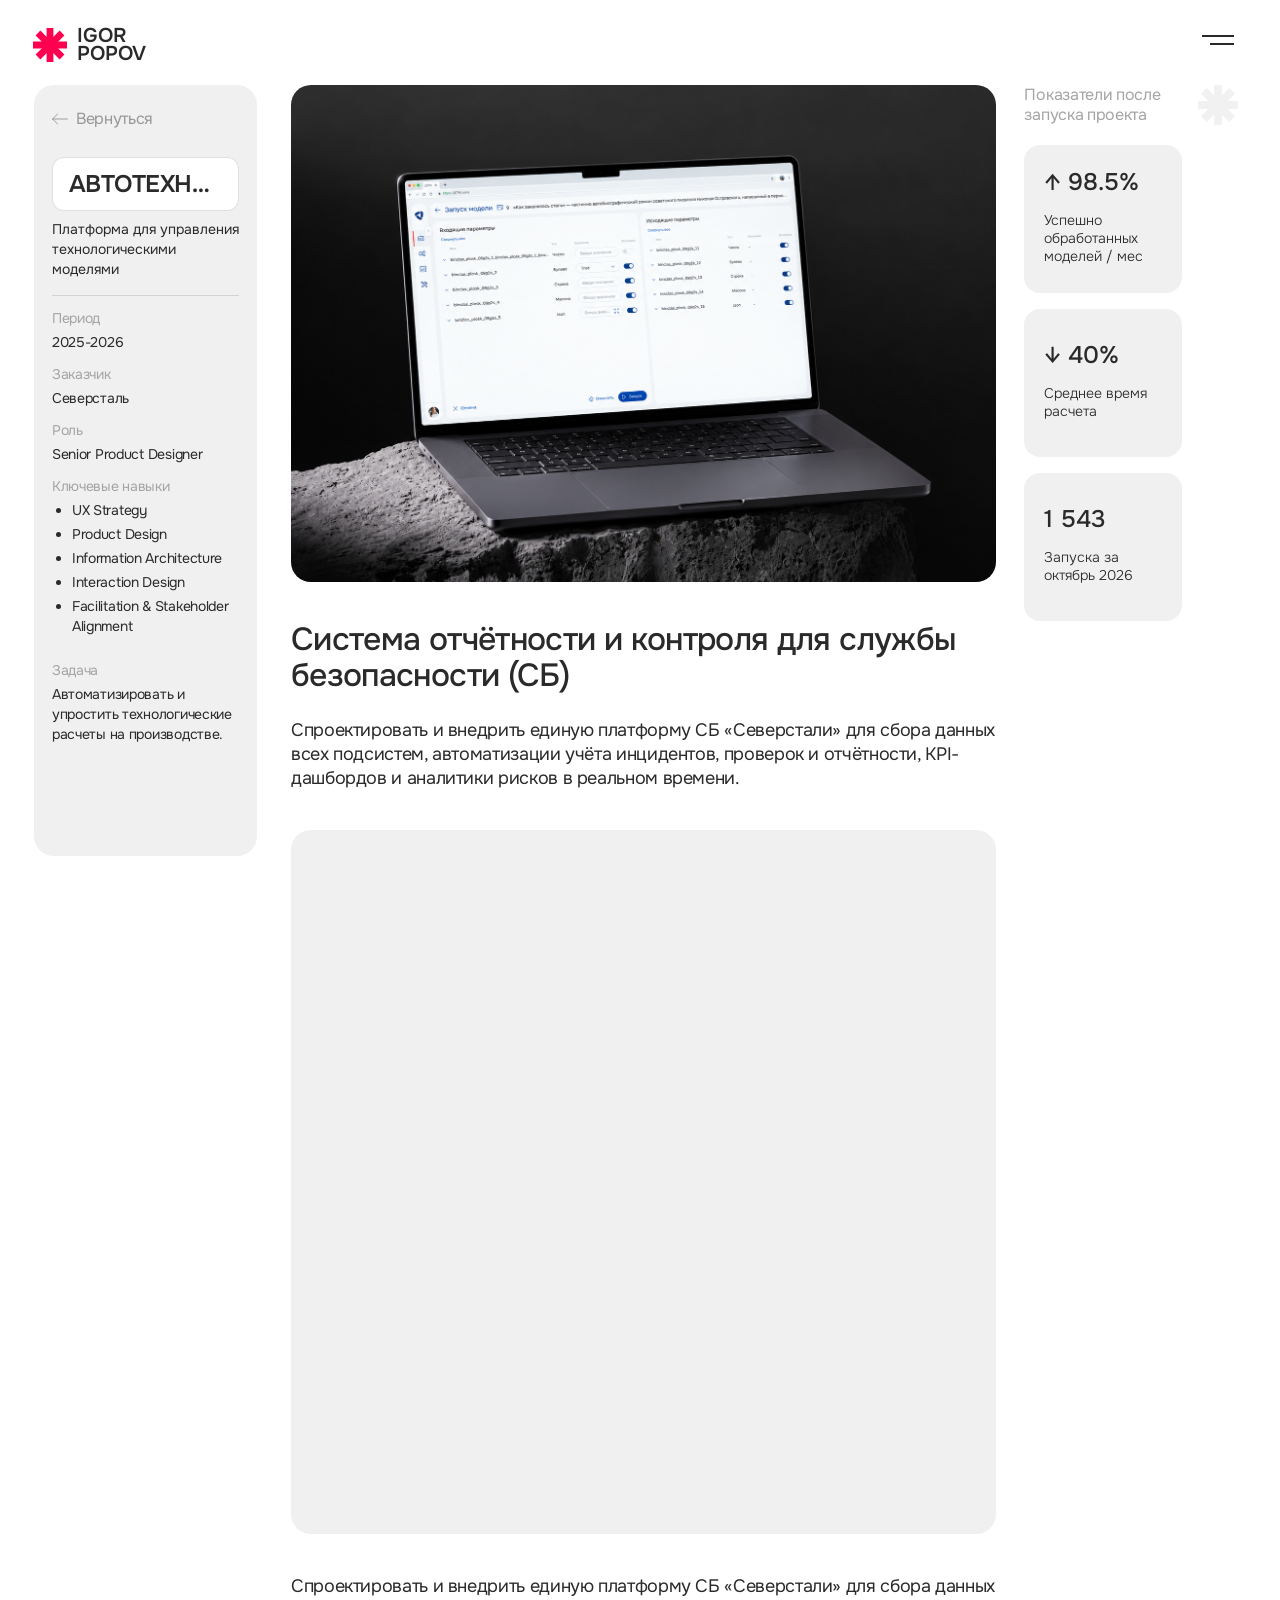
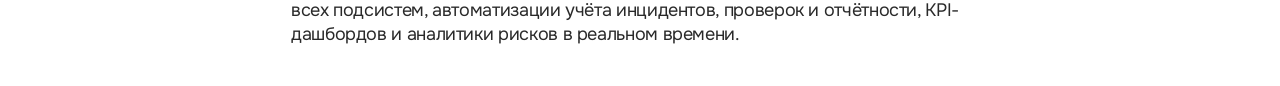
==== commit 973f5d1a: "Update portfolio content" ====
--- a/case-2.html
+++ b/case-2.html
@@ -5,10 +5,10 @@
   <meta name="viewport" content="width=device-width, initial-scale=1">
   <title>Кейс 2 | Игорь Попов</title>
   <meta name="description" content="Кейс Игоря Попова о системе отчётности и контроля для службы безопасности Северстали">
-  <link rel="stylesheet" href="styles/tokens.css?v=5">
+  <link rel="stylesheet" href="styles/tokens.css?v=13">
   <link rel="stylesheet" href="styles/base.css?v=3">
   <link rel="stylesheet" href="styles/components.css?v=3">
-  <link rel="stylesheet" href="styles/sections.css?v=5">
+  <link rel="stylesheet" href="styles/sections.css?v=30">
   <link rel="stylesheet" href="styles/portfolio-content.css?v=9">
 </head>
 <body class="case-page">
@@ -40,7 +40,7 @@
           Вернуться
         </a>
         <aside class="case-facts" aria-labelledby="case-title">
-        <h1 id="case-title" class="case-title">ЕИС СОБ</h1>
+        <h1 id="case-title" class="case-title case-title--picker">ЕИС СОБ</h1>
         <p class="case-subtitle">Единая информационная система отчётности для службы безопасности</p>
         <dl class="case-facts__list">
           <div><dt>Период</dt><dd>2024-2025</dd></div>
@@ -84,8 +84,8 @@
       </div>
     </div>
   </main>
-  <script src="data/portfolio-content.js?v=636b320e5ced"></script>
+  <script src="data/portfolio-content.js?v=3ffe661eaaa4"></script>
   <script src="js/portfolio-content.js?v=8" data-apply></script>
-  <script type="module" src="js/case-page.js?v=3"></script>
+  <script type="module" src="js/case-page.js?v=9"></script>
 </body>
 </html>
--- a/styles/tokens.css
+++ b/styles/tokens.css
@@ -47,6 +47,7 @@
   --experience-muted: #666669;
   --experience-inset-start: 3.2vw;
   --section-inset-end: 3%;
+  --section-right-column: 48.5vw;
   --experience-inset-end: var(--section-inset-end);
   --experience-preview-size: 180px;
   --experience-preview-edge: 16px;
@@ -306,6 +307,24 @@
   --dur-900: 900ms;
   --reveal-y: 24px;
   --hero-scroll-distance: 3000px;
+  --hero-focus-swap-distance: 600px;
+  --hero-focus-reveal-distance: 300px;
+  --hero-focus-chart-duration: 2400ms;
+  --hero-focus-chart-stagger: 550ms;
+  --hero-focus-hold-distance: 480px;
+  --hero-focus-width: 420px;
+  --hero-focus-gap: clamp(20px, 4dvh, 40px);
+  --hero-focus-legend-gap: clamp(8px, 2.5dvh, 26px);
+  --hero-focus-bar-height: clamp(32px, 5.6dvh, 54px);
+  --hero-focus-copy-type: 300 18px/22px "Onest", Arial, sans-serif;
+  --hero-focus-legend-type: 300 14px/20px "Onest", Arial, sans-serif;
+  --hero-focus-swatch: 18px;
+  --hero-focus-start-width: 4.3%;
+  --hero-focus-design: var(--hero-pink);
+  --hero-focus-research: #7900bd;
+  --hero-focus-documents: #2379f8;
+  --hero-focus-alignment: #20d0f1;
+  --hero-focus-coding: #1ef5a0;
   --hero-fade-distance: 200px;
   --hero-cue-inset: 36px;
   --hero-bottom-lift: 20px;
@@ -407,12 +426,14 @@
   --showcase-return-card-top: 179px;
   --showcase-spin: 32s;
   --design-values-ink: #2a2a2a;
-  --design-values-top: 95px;
-  --design-values-bottom: 49px;
-  --design-values-compact-padding: 14px;
-  --design-values-title-share: 51.36%;
-  --design-values-gap: 54px;
-  --design-values-text-gap: 20px;
+  --design-values-padding: clamp(96px, 9vw, 160px);
+  --design-values-bottom-trim: 100px;
+  --design-values-column-gap: clamp(48px, 7vw, 128px);
+  --design-values-row-padding: clamp(24px, 2.35vw, 40px);
+  --design-values-text-width: 65ch;
+  --design-values-title-width: 14ch;
+  --design-values-mark: clamp(64px, 6.25vw, 104px);
+  --design-values-rule-width: 1px;
   --design-values-name-type: 400 clamp(24px, 2.25vw, 32px)/1.1875 var(--font-hero-side);
   --design-values-description-type: 400 18px/24px var(--font-hero-side);
   --case-header-offset: 85px;
@@ -433,6 +454,8 @@
   --case-muted: #a4a4a4;
   --case-back-ink: #979797;
   --case-title-type: 600 24px/28px var(--font-hero-side);
+  --case-picker-border-width: 1px;
+  --case-picker-option-type: 500 20px/24px var(--font-hero-side);
   --case-back-type: 400 16px/20px var(--font-hero-side);
   --case-facts-type: 400 14px/20px var(--font-hero-side);
   --case-caption-type: 400 16px/20px var(--font-hero-side);
--- a/styles/sections.css
+++ b/styles/sections.css
@@ -11,7 +11,7 @@
 }
 
 .hero.is-sequenced {
-  min-block-size: calc(100dvh + var(--hero-scroll-distance));
+  min-block-size: calc(100dvh + var(--hero-scroll-distance) + 2 * var(--hero-focus-swap-distance) + var(--hero-focus-reveal-distance) + var(--hero-focus-hold-distance));
 }
 
 .hero__screen {
@@ -53,6 +53,14 @@
 .hero.is-sequenced .hero__scroll-cue { display: block; }
 .hero__screen.has-scrolled .hero__scroll-cue {
   opacity: 0;
+}
+.hero.is-sequenced .hero__scroll-cue--focus {
+  visibility: hidden;
+  opacity: 0;
+}
+.hero__screen.has-focus-chart:not(.has-focus-exited) .hero__scroll-cue--focus {
+  visibility: visible;
+  opacity: calc(.5 * var(--hero-focus-opacity, 1));
 }
 .hero__waveform {
   grid-area: 1 / 1;
@@ -207,6 +215,9 @@
 .hero__stats div.hero__stat--featured { background: var(--hero-card-accent); }
 .hero__stats div.hero__stat--outlined { background: transparent; border: 1px solid var(--hero-card-outline); transition: background var(--menu-slide-duration) var(--ease-out); }
 html:not(.is-scroll-hover-locked) .hero__stats div.hero__stat--outlined:is(:hover, :focus-visible) { background: var(--hero-pink); }
+.is-scroll-hover-locked :is(.hero__stat--outlined, .hero__stat--projects, .patent-popup, .patent-popup__panel, .patent-popup__card) {
+  transition: none;
+}
 .hero__stat--outlined { cursor: var(--cursor-icon); }
 .hero__stats .hero__patent-arrow { position: absolute; inset-block-start: var(--hero-card-pad); inset-inline-end: var(--hero-card-pad); width: var(--patent-arrow-size); height: var(--patent-arrow-size); opacity: var(--patent-arrow-opacity); pointer-events: none; }
 .hero__stats .hero__stat-mark {
@@ -340,6 +351,96 @@
   opacity: 1;
   translate: 0 0;
 }
+.hero.is-sequenced .hero__screen.has-expertise .hero__expertise {
+  opacity: var(--hero-specialization-opacity, 1);
+  translate: 0 var(--hero-specialization-y, 0);
+  filter: blur(var(--hero-specialization-blur, 0));
+}
+.hero__focus {
+  grid-area: 3 / 1;
+  display: grid;
+  gap: var(--hero-focus-gap);
+  width: min(var(--hero-focus-width), calc(100% - 2 * var(--expertise-inset)));
+  margin-inline-start: var(--expertise-inset);
+  padding-block-end: var(--space-32);
+  color: var(--color-fg-on-dark);
+}
+.hero-focus-copy { font: var(--hero-focus-copy-type); }
+.hero-focus-year { display: grid; gap: var(--space-8); }
+.hero-focus-bar {
+  display: flex;
+  height: var(--hero-focus-bar-height);
+}
+.has-motion .hero__screen.has-focus-motion .hero-focus-bar {
+  clip-path: inset(0 calc(100% - var(--hero-focus-start-width)) 0 0);
+}
+.has-motion .hero__screen.has-focus-fill .hero-focus-bar {
+  animation: hero-focus-fill var(--hero-focus-chart-duration) var(--ease-out) both;
+}
+.has-motion .hero__screen.has-focus-fill .hero-focus-year ~ .hero-focus-year .hero-focus-bar {
+  animation-delay: var(--hero-focus-chart-stagger);
+}
+@keyframes hero-focus-fill {
+  to { clip-path: inset(0 0% 0 0); }
+}
+.hero-focus-segment { background: var(--focus-color); }
+.hero-focus-color--design { --focus-color: var(--hero-focus-design); }
+.hero-focus-color--research { --focus-color: var(--hero-focus-research); }
+.hero-focus-color--documents { --focus-color: var(--hero-focus-documents); }
+.hero-focus-color--alignment { --focus-color: var(--hero-focus-alignment); }
+.hero-focus-color--coding { --focus-color: var(--hero-focus-coding); }
+.hero-focus-legend {
+  display: grid;
+  gap: var(--hero-focus-legend-gap);
+  padding: 0;
+  list-style: none;
+  font: var(--hero-focus-legend-type);
+}
+.hero-focus-legend li { display: flex; align-items: center; gap: var(--space-12); }
+.hero-focus-legend li::before {
+  content: "";
+  width: var(--hero-focus-swatch);
+  height: var(--hero-focus-swatch);
+  flex: none;
+  background: var(--focus-color);
+  mask: url("../assets/img/loader/brand-mark.svg") center / contain no-repeat;
+}
+.hero.is-sequenced .hero__focus {
+  grid-area: 1 / 1;
+  align-self: center;
+  z-index: var(--z-content);
+  padding-block-end: 0;
+  visibility: var(--hero-focus-visibility, hidden);
+  opacity: var(--hero-focus-opacity, 0);
+  translate: 0 var(--hero-focus-y, var(--space-16));
+  filter: blur(var(--hero-focus-blur, 0));
+}
+.hero:not(.is-sequenced) .hero__screen {
+  position: relative;
+  block-size: auto;
+  grid-template-rows: minmax(100dvh, auto) auto auto;
+}
+.hero:not(.is-sequenced) .hero__screen::after {
+  content: "";
+  grid-area: 2 / 1 / 4 / 2;
+  background: var(--color-bg-dark);
+  z-index: -1;
+}
+.has-motion .hero:not(.is-sequenced) .hero__scroll-cue--focus {
+  display: block;
+  grid-area: 3 / 1;
+  margin-block-end: var(--space-16);
+}
+.has-motion .hero:not(.is-sequenced) .hero__screen:not(.has-focus-chart) .hero__scroll-cue--focus { visibility: hidden; }
+.hero:not(.is-sequenced) .hero__expertise {
+  grid-area: 2 / 1;
+  inset-block-start: auto;
+  padding-block: var(--space-32);
+  opacity: 1;
+  translate: none;
+}
+.hero:not(.is-sequenced) .expertise-chip { opacity: 1; translate: none; }
+.has-motion .hero:not(.is-sequenced) .hero__focus { padding-block-end: var(--space-64); }
 @media (min-width: 769px) and (max-width: 1100px) {
   .hero__title { inset-block-start: calc(14.35% - var(--hero-bottom-lift)); }
   .hero__intro { inset-block-end: calc(39% + var(--hero-bottom-lift)); width: calc(100% - var(--space-32)); }
@@ -352,7 +453,7 @@
 @media (max-width: 768px) {
   .hero.is-sequenced { min-block-size: 0; }
   .hero__screen { position: relative; }
-  .hero .hero__chat, .hero .hero__expertise, .hero .hero__waveform, .hero.is-sequenced .hero__scroll-cue {
+  .hero .hero__chat, .hero .hero__waveform, .hero.is-sequenced .hero__scroll-cue {
     display: none;
   }
   .has-motion .hero .hero__frame, .has-motion .hero .hero__frame.is-entering {
@@ -642,25 +743,54 @@
 /* Что для меня важно */
 .design-values {
   display: grid;
-  grid-template-columns: var(--design-values-title-share) minmax(0, 1fr);
+  grid-template-columns: minmax(0, 5fr) minmax(0, 7fr);
   align-items: start;
-  padding-block: var(--design-values-top) var(--design-values-bottom);
+  column-gap: var(--design-values-column-gap);
+  padding-block: var(--design-values-padding) max(var(--space-16), calc(var(--design-values-padding) - var(--design-values-bottom-trim)));
   padding-inline: var(--hero-design-inset) var(--section-inset-end);
   background: var(--color-bg-page);
   color: var(--design-values-ink);
 }
-.design-values__title, .design-values__description { text-wrap: wrap; }
-.design-values__title { padding-inline-end: var(--space-24); }
-.design-values__list { display: grid; gap: var(--design-values-gap); }
-.design-values__name { margin-block-end: var(--design-values-text-gap); }
+.design-values__title {
+  display: grid;
+  justify-items: start;
+  gap: var(--space-48);
+  max-inline-size: var(--design-values-title-width);
+  text-wrap: balance;
+}
+.design-values__title::after {
+  content: "";
+  inline-size: var(--design-values-mark);
+  aspect-ratio: 1;
+  background: var(--hero-pink);
+  mask: url("../assets/img/loader/brand-mark.svg") center / contain no-repeat;
+}
+.has-motion .design-values__title::after {
+  animation: loader-mark-turn var(--hero-stat-mark-period) linear infinite;
+}
+.design-values__list { display: grid; border-block-end: var(--design-values-rule-width) solid var(--color-line); }
+.design-values__list li {
+  display: grid;
+  gap: var(--space-16);
+  padding-block: var(--design-values-row-padding);
+  border-block-start: var(--design-values-rule-width) solid var(--color-line);
+}
+.design-values__description { max-inline-size: var(--design-values-text-width); text-wrap: pretty; }
 @media (max-width: 768px) {
   .design-values {
     grid-template-columns: minmax(0, 1fr);
     gap: var(--space-32);
-    padding-block: var(--design-values-compact-padding) 0;
-  }
-  .design-values__list { gap: var(--space-32); }
-  .design-values__name { margin-block-end: var(--space-12); }
+    padding-block: var(--space-64) var(--space-16);
+  }
+  .design-values__title {
+    grid-template-columns: minmax(0, 1fr) auto;
+    align-items: start;
+    gap: var(--space-16);
+    max-inline-size: none;
+    text-wrap: wrap;
+  }
+  .design-values__title::after { inline-size: var(--space-40); }
+  .design-values__list li { gap: var(--space-12); }
 }
 
 /* Ключевые клиенты и рекомендации */
@@ -1171,13 +1301,36 @@
   align-self: start;
   aspect-ratio: var(--showcase-media-ratio);
   overflow: clip;
+  background-position: center;
+  background-repeat: no-repeat;
+  background-size: contain;
   mask: url("../assets/img/projects/showcase-mask.svg") center / 100% 100% no-repeat;
 }
-.showcase__media img { position: absolute; inset: 0 auto auto 0; inline-size: 100%; }
-.showcase__media--coral { background: var(--showcase-coral); }
-.showcase__media--lilac { background: var(--showcase-lilac); }
-.showcase__media--lime { background: var(--showcase-lime); }
-.showcase__media--gray { background: var(--showcase-gray); }
+.showcase__media img {
+  position: absolute;
+  inset: 0;
+  inline-size: 100%;
+  block-size: 100%;
+  object-fit: contain;
+}
+.showcase__media--coral { background-color: var(--showcase-coral); }
+.showcase__media--lilac { background-color: var(--showcase-lilac); }
+.showcase__media--lime { background-color: var(--showcase-lime); }
+.showcase__media--gray { background-color: var(--showcase-gray); }
+@media (min-width: 1001px) {
+  .design-values, .proof {
+    padding-inline-start: var(--showcase-inset);
+  }
+  .design-values {
+    grid-template-columns: minmax(0, calc(var(--section-right-column) - var(--showcase-inset) - var(--design-values-column-gap))) minmax(0, 1fr);
+  }
+  .proof {
+    grid-template-columns: minmax(0, calc(var(--section-right-column) - var(--showcase-inset) - var(--proof-columns-gap))) minmax(0, 1fr);
+  }
+  .showcase__card {
+    grid-template-columns: minmax(0, calc(var(--section-right-column) - var(--showcase-inset) - var(--showcase-padding) - var(--showcase-card-gap))) minmax(0, 1fr);
+  }
+}
 @media (max-width: 1000px) {
   .showcase { --showcase-heading-top: var(--space-64); }
   .showcase__card { grid-template-columns: minmax(0, 1fr); min-block-size: 0; padding: var(--space-24); }
@@ -1223,11 +1376,71 @@
   gap: var(--space-8);
   padding-block-end: var(--space-16);
   margin-block-end: var(--space-12);
-  border-block-end: 1px solid var(--case-divider);
   color: var(--case-back-ink);
 }
 .case-back:is(:hover, :focus-visible) { color: var(--hero-pink); }
 .case-title { margin-block-end: var(--space-8); }
+.case-picker { position: relative; z-index: 1; }
+.case-picker:has(.case-picker__toggle[aria-expanded="true"]) { z-index: var(--z-content); }
+.case-picker__toggle, .case-picker__list, .case-title--picker:not(:has(.case-picker__toggle)) {
+  inline-size: 100%;
+  background: var(--color-bg-page);
+  border: var(--case-picker-border-width) solid var(--color-line);
+  border-radius: var(--radius-m);
+}
+.case-picker__toggle {
+  display: flex;
+  align-items: center;
+  justify-content: space-between;
+  gap: var(--space-12);
+  padding: var(--space-12) var(--space-16);
+  color: inherit;
+  font: inherit;
+  text-align: start;
+  cursor: pointer;
+}
+.case-title--picker:not(:has(.case-picker__toggle)) {
+  padding: var(--space-12) var(--space-16);
+  overflow: hidden;
+  white-space: nowrap;
+  text-overflow: ellipsis;
+}
+.case-picker__toggle > span {
+  min-inline-size: 0;
+  overflow: hidden;
+  white-space: nowrap;
+  text-overflow: ellipsis;
+}
+.case-picker__toggle::after {
+  content: "";
+  flex: none;
+  inline-size: var(--space-8);
+  aspect-ratio: 1;
+  border-inline-end: var(--case-picker-border-width) solid currentColor;
+  border-block-end: var(--case-picker-border-width) solid currentColor;
+  rotate: 45deg;
+  margin-inline-end: var(--space-4);
+}
+.case-picker__toggle[aria-expanded="true"]::after { rotate: 225deg; }
+.case-picker__list {
+  position: absolute;
+  inset-block-start: calc(100% + var(--space-4));
+  inset-inline-start: 0;
+  padding: var(--space-12);
+  max-block-size: 50svh;
+  overflow: auto;
+  font: var(--case-picker-option-type);
+}
+.case-picker__list:not([hidden]) { display: grid; gap: var(--space-8); }
+.case-picker__list a {
+  display: block;
+  padding: var(--space-8) var(--space-12);
+  border-radius: var(--radius-s);
+  overflow-wrap: anywhere;
+}
+.case-picker__list a:is(:hover, :focus-visible) { background: var(--case-panel-surface); }
+.case-picker__list a[aria-current="page"] { color: var(--hero-pink); }
+.case-sidebar:has(.case-picker__toggle[aria-expanded="true"]) { z-index: var(--z-content); }
 .case-subtitle { font: var(--case-facts-type); }
 .case-facts__list {
   display: grid;
@@ -1356,8 +1569,8 @@
 .contacts__panel {
   container-type: inline-size;
   display: grid;
-  grid-template-columns: minmax(0, 1fr) minmax(max-content, min(13.3%, var(--contacts-nav-width)))
-    minmax(var(--contacts-profile-width), min(20.1%, var(--contacts-conversation-width))) var(--contacts-profile-width);
+  grid-template-columns: minmax(0, calc(var(--section-right-column) - var(--showcase-inset) - var(--contacts-padding)))
+    minmax(0, min(20.1%, var(--contacts-conversation-width))) minmax(0, 1fr) var(--contacts-profile-width);
   align-items: start;
   min-block-size: var(--contacts-panel-height);
   padding: var(--contacts-padding);
@@ -1390,6 +1603,10 @@
   object-fit: cover;
   border-radius: var(--contacts-radius);
 }
+@media (min-width: 1001px) {
+  .contacts { padding-inline-start: var(--showcase-inset); }
+  .contacts__panel > nav { justify-self: center; }
+}
 @media (max-width: 1000px) {
   .contacts__panel {
     grid-template-columns: repeat(3, minmax(0, 1fr));
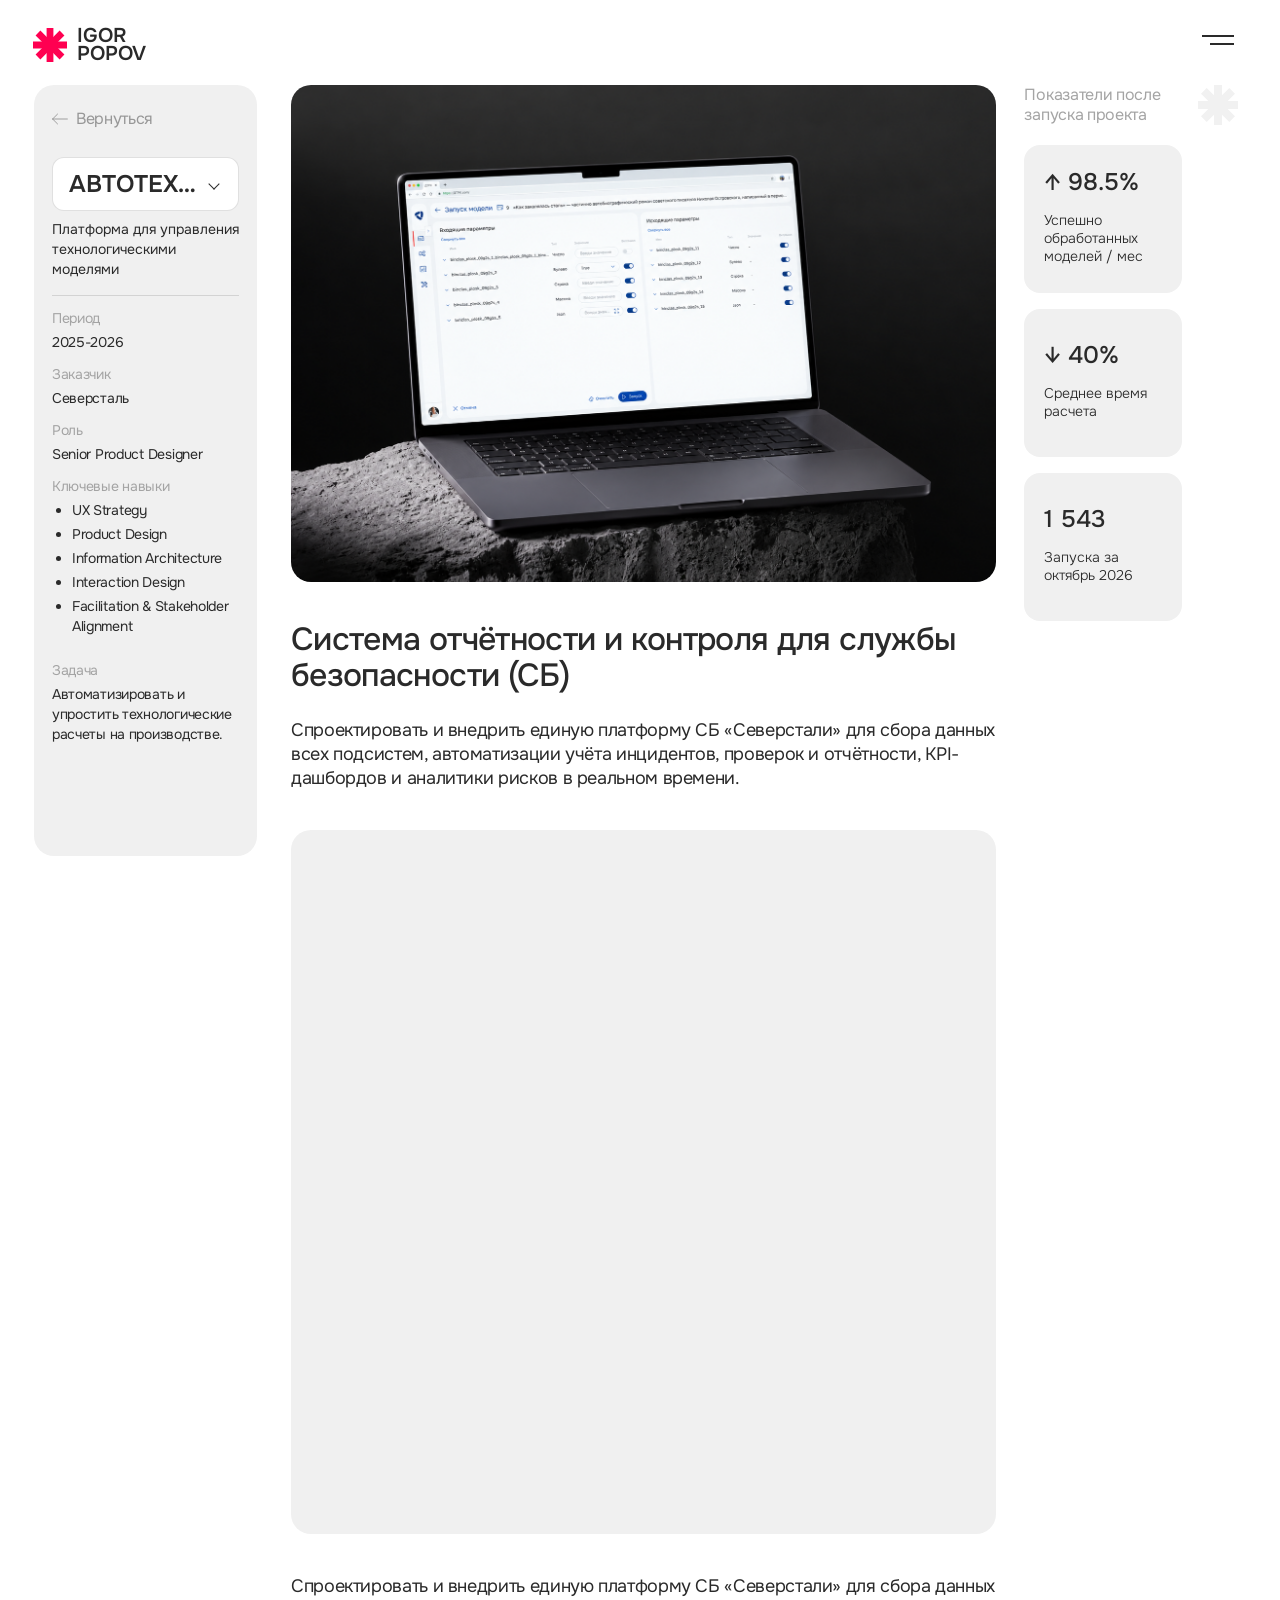
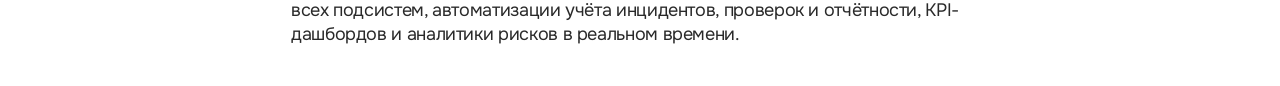
==== commit 98c3be93: "Update portfolio content" ====
--- a/case-2.html
+++ b/case-2.html
@@ -84,7 +84,7 @@
       </div>
     </div>
   </main>
-  <script src="data/portfolio-content.js?v=3ffe661eaaa4"></script>
+  <script src="data/portfolio-content.js?v=cc4cf892b159"></script>
   <script src="js/portfolio-content.js?v=8" data-apply></script>
   <script type="module" src="js/case-page.js?v=9"></script>
 </body>
